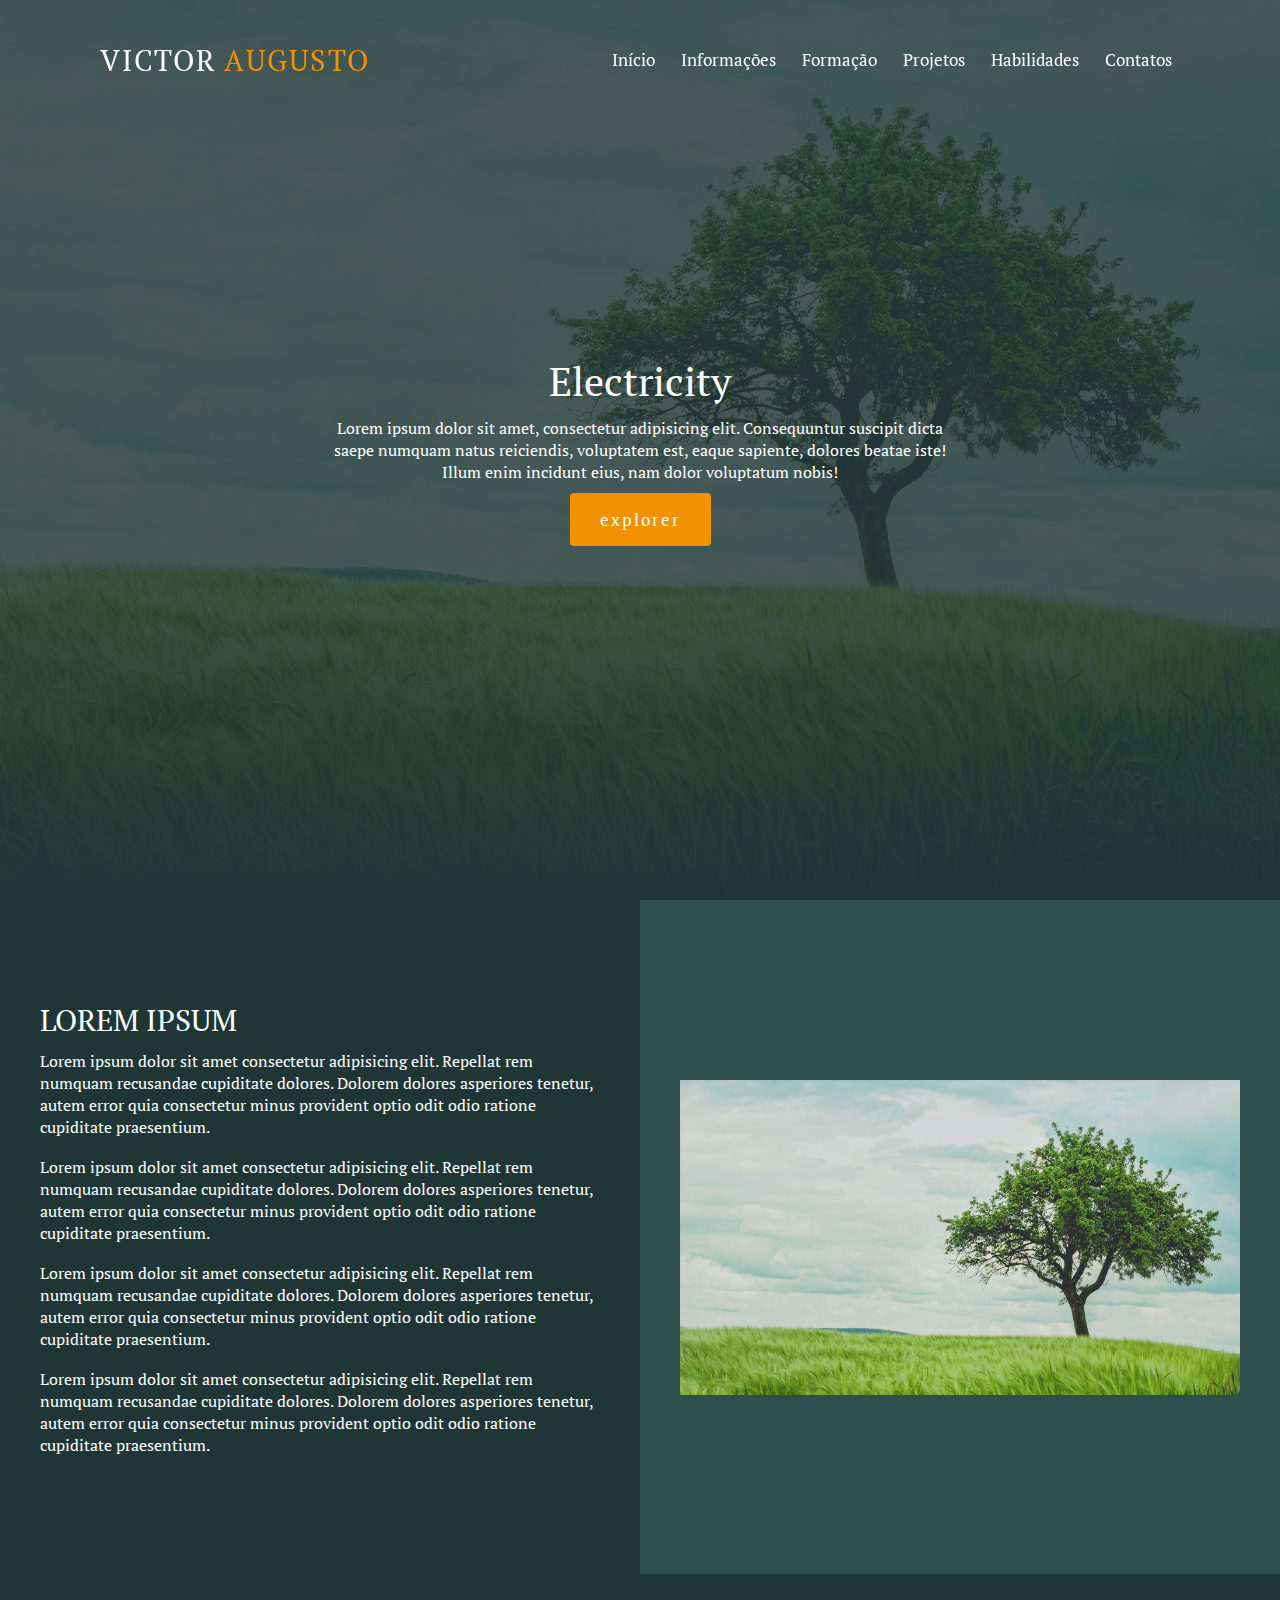
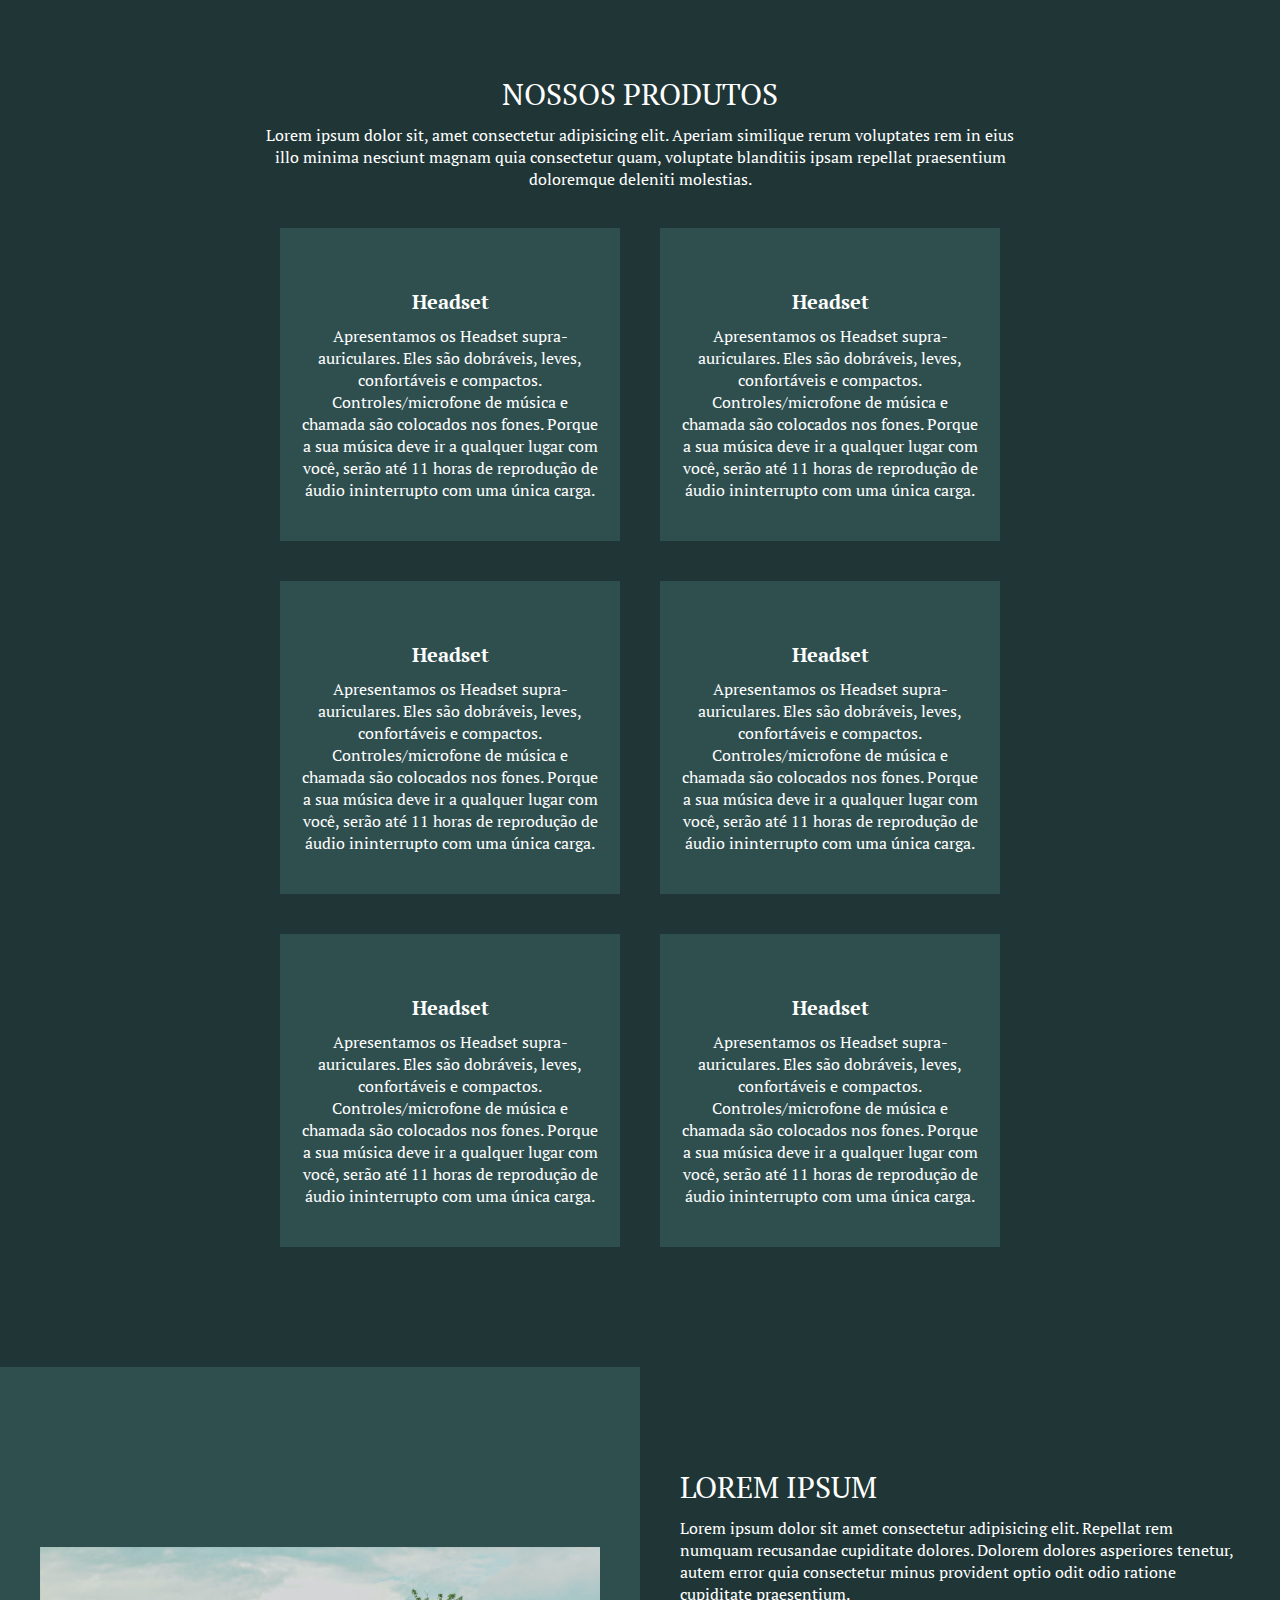
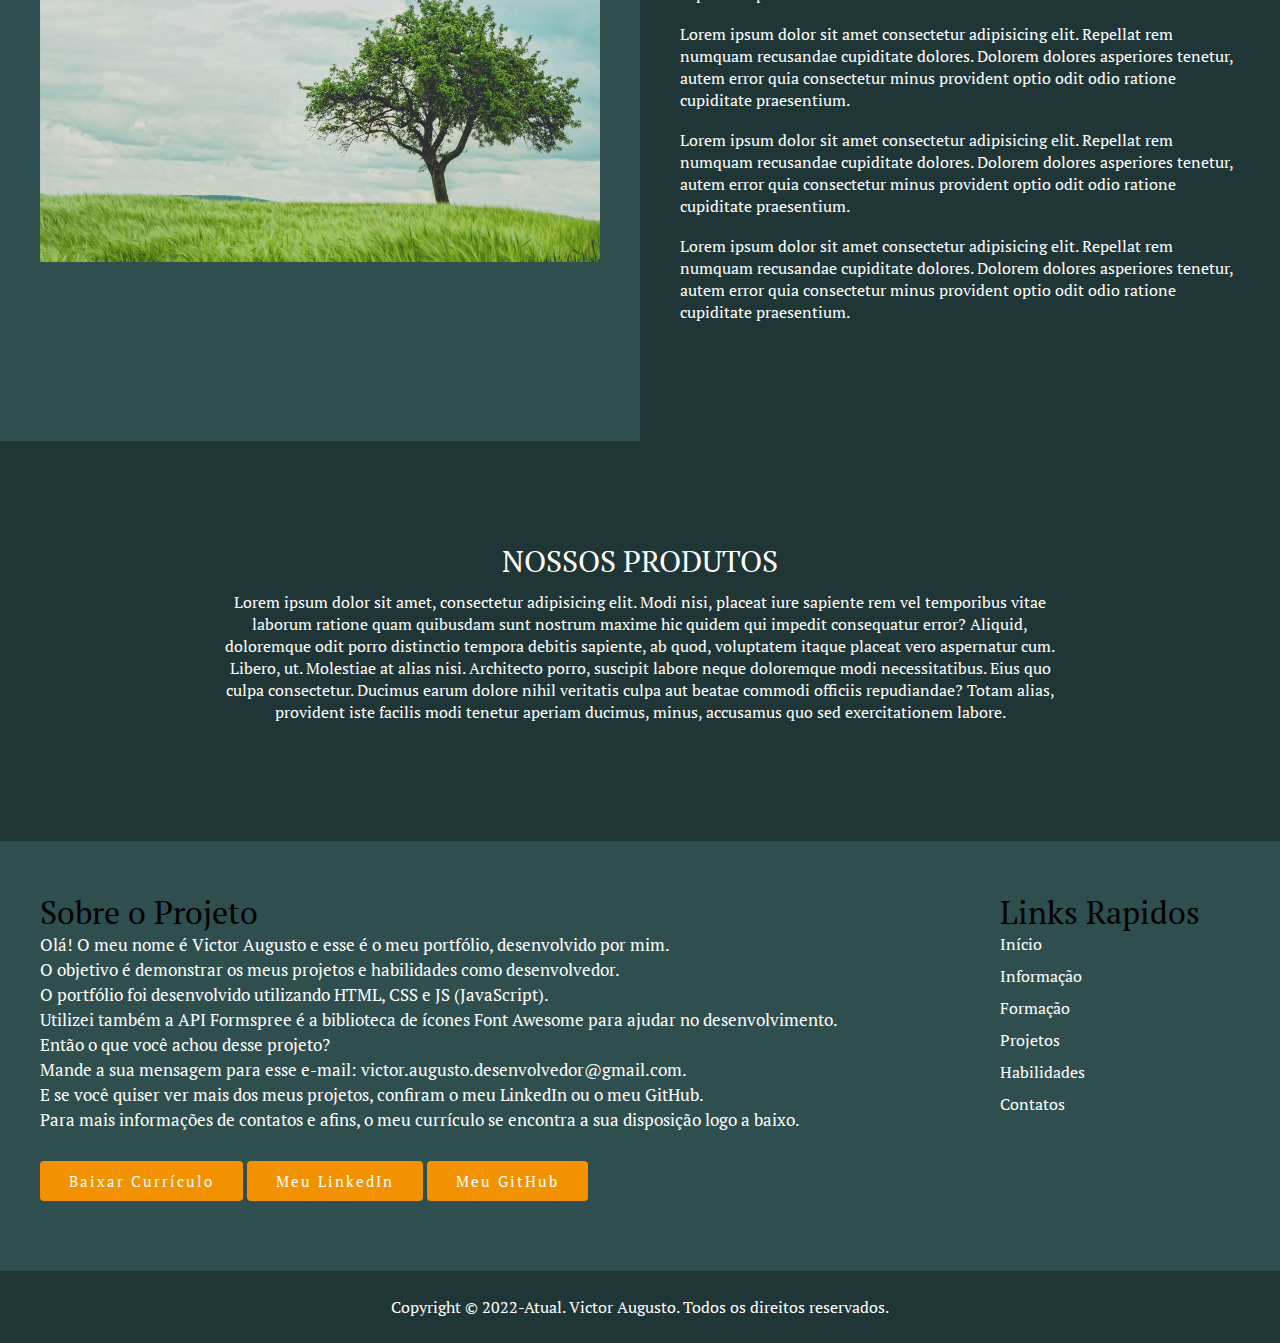
==== src/page/electricity.html @ 80df2b3c "Initial commit" ====
<!DOCTYPE html>
<html lang="pt-br">

<head>
    <meta charset="UTF-8">
    <meta http-equiv="X-UA-Compatible" content="IE=edge">
    <meta name="viewport" content="width=device-width, initial-scale=1.0">
    <title> Victor Augusto | Portfólio </title>
    <link rel="shortcut icon" href="src/img/base/icone.png">
    <link rel="stylesheet" href="../css/style.css">
    <link rel="stylesheet" href="../css/sustainability.css">
</head>

<body>





    <header>
        <a href="index.html" class="logo"> Victor <span> Augusto </span> </a>
        <div class="toggle" onclick="toggleMenu();">
            <span></span>
            <span></span>
            <span></span>
        </div>

        <ul class="menu">
            <li> <a href="#introduction" onclick="efeitoMenu();"> Início </a> </li>
            <li> <a href="#information" onclick="efeitoMenu();"> Informações </a> </li>
            <li> <a href="#formation" onclick="efeitoMenu();"> Formação </a> </li>
            <li> <a href="#projects" onclick="efeitoMenu();"> Projetos </a> </li>
            <li> <a href="#skills" onclick="efeitoMenu();"> Habilidades </a> </li>
            <li> <a href="#contact" onclick="efeitoMenu();"> Contatos </a> </li>
        </ul>
    </header>



    <section class="introduction" id="introduction">
        <div class="fieldText">
            <div>
                <h1> Electricity</h1>
                <p>Lorem ipsum dolor sit amet, consectetur adipisicing elit. Consequuntur suscipit dicta saepe numquam
                    natus
                    reiciendis, voluptatem est, eaque sapiente, dolores beatae iste! Illum enim incidunt eius, nam dolor
                    voluptatum nobis!</p>
                <a href="#aboutText">explorer</a>
            </div>
        </div>



        <div class="fieldIMG">
            <img src="../img/index/bg.jpg">
        </div>
    </section>

















    <section class="aboutText" id="aboutText">
        <div class="container">
            <div class="textField">
                <h1>Lorem ipsum </h1>
                <p>Lorem ipsum dolor sit amet consectetur adipisicing elit. Repellat rem numquam recusandae cupiditate
                    dolores. Dolorem dolores asperiores tenetur, autem error quia consectetur minus provident optio odit
                    odio ratione cupiditate praesentium.</p>

                <p>Lorem ipsum dolor sit amet consectetur adipisicing elit. Repellat rem numquam recusandae cupiditate
                    dolores. Dolorem dolores asperiores tenetur, autem error quia consectetur minus provident optio odit
                    odio ratione cupiditate praesentium.</p>

                <p>Lorem ipsum dolor sit amet consectetur adipisicing elit. Repellat rem numquam recusandae cupiditate
                    dolores. Dolorem dolores asperiores tenetur, autem error quia consectetur minus provident optio odit
                    odio ratione cupiditate praesentium.</p>

                <p>Lorem ipsum dolor sit amet consectetur adipisicing elit. Repellat rem numquam recusandae cupiditate
                    dolores. Dolorem dolores asperiores tenetur, autem error quia consectetur minus provident optio odit
                    odio ratione cupiditate praesentium.</p>
            </div>

            <div class="complementField">
                <div class="fieldIMG">
                    <img src="../img/index/bg1.png">
                </div>
            </div>
        </div>
    </section>









    <section class="services">
        <div class="title">
            <h2>Nossos produtos</h2>
            <p> Lorem ipsum dolor sit, amet consectetur adipisicing elit. Aperiam
                similique rerum voluptates rem in eius illo minima nesciunt magnam
                quia consectetur quam, voluptate blanditiis ipsam repellat praesentium
                doloremque deleniti molestias. </p>
        </div>

        <div class="content">
            <div class="contentServices">
                <i class="fas fa-headphones"></i>
                <h2>Headset</h2>
                <p> Apresentamos os Headset supra-auriculares. Eles são dobráveis, leves, confortáveis e compactos.
                    Controles/microfone de música e chamada são colocados nos fones. Porque a sua música deve ir a
                    qualquer lugar com você, serão até 11 horas de reprodução de áudio ininterrupto com uma única carga.
                </p>
            </div>

            <div class="contentServices">
                <i class="fas fa-headphones"></i>
                <h2>Headset</h2>
                <p> Apresentamos os Headset supra-auriculares. Eles são dobráveis, leves, confortáveis e compactos.
                    Controles/microfone de música e chamada são colocados nos fones. Porque a sua música deve ir a
                    qualquer lugar com você, serão até 11 horas de reprodução de áudio ininterrupto com uma única carga.
                </p>
            </div>

            <div class="contentServices">
                <i class="fas fa-headphones"></i>
                <h2>Headset</h2>
                <p> Apresentamos os Headset supra-auriculares. Eles são dobráveis, leves, confortáveis e compactos.
                    Controles/microfone de música e chamada são colocados nos fones. Porque a sua música deve ir a
                    qualquer lugar com você, serão até 11 horas de reprodução de áudio ininterrupto com uma única carga.
                </p>
            </div>

            <div class="contentServices">
                <i class="fas fa-headphones"></i>
                <h2>Headset</h2>
                <p> Apresentamos os Headset supra-auriculares. Eles são dobráveis, leves, confortáveis e compactos.
                    Controles/microfone de música e chamada são colocados nos fones. Porque a sua música deve ir a
                    qualquer lugar com você, serão até 11 horas de reprodução de áudio ininterrupto com uma única carga.
                </p>
            </div>

            <div class="contentServices">
                <i class="fas fa-headphones"></i>
                <h2>Headset</h2>
                <p> Apresentamos os Headset supra-auriculares. Eles são dobráveis, leves, confortáveis e compactos.
                    Controles/microfone de música e chamada são colocados nos fones. Porque a sua música deve ir a
                    qualquer lugar com você, serão até 11 horas de reprodução de áudio ininterrupto com uma única carga.
                </p>
            </div>

            <div class="contentServices">
                <i class="fas fa-headphones"></i>
                <h2>Headset</h2>
                <p> Apresentamos os Headset supra-auriculares. Eles são dobráveis, leves, confortáveis e compactos.
                    Controles/microfone de música e chamada são colocados nos fones. Porque a sua música deve ir a
                    qualquer lugar com você, serão até 11 horas de reprodução de áudio ininterrupto com uma única carga.
                </p>
            </div>
        </div>
    </section>





    <section class="aboutText" id="aboutText">
        <div class="container">
            <div class="complementField">
                <div class="fieldIMG">
                    <img src="../img/index/bg1.png">
                </div>
            </div>


            <div class="textField">
                <h1>Lorem ipsum </h1>
                <p>Lorem ipsum dolor sit amet consectetur adipisicing elit. Repellat rem numquam recusandae cupiditate
                    dolores. Dolorem dolores asperiores tenetur, autem error quia consectetur minus provident optio odit
                    odio ratione cupiditate praesentium.</p>

                <p>Lorem ipsum dolor sit amet consectetur adipisicing elit. Repellat rem numquam recusandae cupiditate
                    dolores. Dolorem dolores asperiores tenetur, autem error quia consectetur minus provident optio odit
                    odio ratione cupiditate praesentium.</p>

                <p>Lorem ipsum dolor sit amet consectetur adipisicing elit. Repellat rem numquam recusandae cupiditate
                    dolores. Dolorem dolores asperiores tenetur, autem error quia consectetur minus provident optio odit
                    odio ratione cupiditate praesentium.</p>

                <p>Lorem ipsum dolor sit amet consectetur adipisicing elit. Repellat rem numquam recusandae cupiditate
                    dolores. Dolorem dolores asperiores tenetur, autem error quia consectetur minus provident optio odit
                    odio ratione cupiditate praesentium.</p>
            </div>
        </div>
    </section>

    <section class="latestInformation" id="latest information">
        <div class="container">
            <div class="title">
                <h2>Nossos produtos</h2>
                <p> Lorem ipsum dolor sit amet, consectetur adipisicing elit. Modi nisi, placeat iure sapiente rem vel
                    temporibus vitae laborum ratione quam quibusdam sunt nostrum maxime hic quidem qui impedit
                    consequatur error?
                    Aliquid, doloremque odit porro distinctio tempora debitis sapiente, ab quod, voluptatem itaque
                    placeat vero aspernatur cum. Libero, ut. Molestiae at alias nisi. Architecto porro, suscipit labore
                    neque doloremque modi necessitatibus.
                    Eius quo culpa consectetur. Ducimus earum dolore nihil veritatis culpa aut beatae commodi officiis
                    repudiandae? Totam alias, provident iste facilis modi tenetur aperiam ducimus, minus, accusamus quo
                    sed exercitationem labore.</p>
            </div>
        </div>
    </section>


    <footer class="footer">
        <div class="container">
            <div class="about">
                <div class="titleField">
                    <h1> Sobre <span> o Projeto </span></h1>
                </div>
                <p> Olá! O meu nome é Victor Augusto e esse é o meu portfólio, desenvolvido por mim.</p>
                <p> O objetivo é demonstrar os meus projetos e habilidades como desenvolvedor. </p>
                <p> O portfólio foi desenvolvido utilizando HTML, CSS e JS (JavaScript). </p>
                <p> Utilizei também a API Formspree é a biblioteca de ícones Font Awesome para ajudar no
                    desenvolvimento.</p>
                <p> Então o que você achou desse projeto? </p>
                <p> Mande a sua mensagem para esse e-mail: victor.augusto.desenvolvedor@gmail.com. </p>
                <p> E se você quiser ver mais dos meus projetos, confiram o meu LinkedIn ou o meu GitHub. </p>
                <p> Para mais informações de contatos e afins, o meu currículo se encontra a sua disposição logo a
                    baixo.
                </p>

                <div class="fieldBTN">
                    <a href="https://github.com/VictorAugustoRodriguesGomes/VictorAugustoRodriguesGomes/blob/main/src/doc/Victor%20Augusto%20Rodrigues%20Gomes%20-%20curr%C3%ADculo.pdf"
                        target="_blank" rel="noopener noreferrer" class="btn">Baixar Currículo</a>

                    <a href="https://www.linkedin.com/in/victor-augusto-desenvolvedor/" target="_blank"
                        rel="noopener noreferrer" class="btn"> Meu LinkedIn </a>

                    <a href="https://github.com/VictorAugustoRodriguesGomes" target="_blank" rel="noopener noreferrer"
                        class="btn"> Meu GitHub </a>
                </div>
            </div>

            <div class="links">
                <div class="titleField">
                    <h1> Links <span> Rapidos </span></h1>
                </div>
                <ul>
                    <li> <a href="#introduction"> Início </a> </li>
                    <li> <a href="#information"> Informação </a> </li>
                    <li> <a href="#formation"> Formação </a> </li>
                    <li> <a href="#projects"> Projetos </a> </li>
                    <li> <a href="#skills"> Habilidades </a> </li>
                    <li> <a href="#contact"> Contatos </a> </li>
                </ul>
            </div>
        </div>
    </footer>

    <div class="copyrightText">
        <p>Copyright © 2022-Atual. Victor Augusto. Todos os direitos reservados.</p>
    </div>

    <script type="text/javascript" src="../js/app.js"> </script>
    <script type="text/javascript" src="../js/sustainability.js"> </script>
</body>

</html>
---- src/css/style.css ----
@import url('https://fonts.googleapis.com/css2?family=PT+Serif:wght@400;700&display=swap');

* {
    margin: 0;
    padding: 0;
    box-sizing: border-box;
    scroll-behavior: smooth;
    font-family: 'PT Serif', serif;
    font-weight: 400;
}

header {
    position: fixed;
    top: 0;
    left: 0;
    width: 100%;
    padding: 40px 100px;
    z-index: 1000;
    display: flex;
    justify-content: space-between;
    align-items: center;
    transition: 0.5s;
}

header.sticky {
    background: #ffffff;
    padding: 20px 40px;
    box-shadow: 0 5px 20px rgba(0, 0, 0, 0.8);
}

header .logo {
    color: #ffffff;
    font-size: 29px;
    text-transform: uppercase;
    text-decoration: none;
    font-weight: 500;
    letter-spacing: 2px;
}

header .logo span {
    color: #f29200;
    font-weight: 500;
}

header.sticky .logo {
    color: #111111;
}

header ul {
    position: relative;
    display: flex;
}

header ul li {
    position: relative;
    list-style: none;
}

header ul li a {
    position: relative;
    display: inline-block;
    margin-left: 10px;
    color: #ffffff;
    text-decoration: none;
    font-size: 17px;
    font-weight: 500;
    padding: 8px;
    transition: 0.5s;
}

header ul li a:hover,
header ul li a.active {
    background: #f29200;
    border-radius: 3px;
    color: #ffffff;
}

header.sticky ul li a:hover,
header.sticky ul li a.active {
    color: #ffffff;
}

header.sticky ul li a {
    color: #111111;
}

@media (max-width: 991px) {

    header,
    header.sticky {
        padding: 20px;
        z-index: 1000;
    }

    .menu {
        position: fixed;
        top: 0px;
        left: -100%;
        display: block;
        padding: 150px 50px;
        text-align: center;
        width: 100%;
        height: 100vh;
        background: #ffffff;
        transition: 0.5s;
        z-index: 999;
        border-top: 1px solid rgba(0, 0, 0, 0.2);
    }

    .menu.active {
        left: 0;
    }

    header ul li a {
        color: #111111;
        font-size: 20px;
        margin: 10px;
    }

    header ul li:hover a:hover,
    header ul li.active a {
        color: #ffffff;
    }

    header .logo {
        font-weight: 500;
    }

    .toggle {
        position: relative;
        width: 53px;
        height: 50px;
        background: #ffffff;
        box-shadow: 0 10px 20px rgba(0, 0, 0, 0.17);
        border-radius: 10px;
        display: flex;
        justify-content: center;
        align-items: center;
        cursor: pointer;
        overflow: hidden;
        z-index: 1001;
    }

    .toggle span {
        position: absolute;
        width: 35px;
        height: 4px;
        background: #f29200;
        border-radius: 4px;
        transition: 0.5s;
        left: 8px;
    }

    .toggle span:nth-child(1) {
        transform: translateY(-14px);
        width: 25px;
        left: 8px;
    }

    .toggle span:nth-child(2) {
        transform: translateY(14px);
        width: 15px;
        left: 8px;
    }

    .toggle.active span:nth-child(1) {
        width: 40px;
        transform: translateY(0px) rotate(45deg);
        transition-delay: 0.125s;
        left: 5px;
    }

    .toggle.active span:nth-child(2) {
        width: 40px;
        transform: translateY(0px) rotate(315deg);
        transition-delay: 0.25s;
        left: 5px;
    }

    .toggle.active span:nth-child(3) {
        transform: translateX(60px);
    }
}

@media only screen and (min-device-width: 480px) and (max-device-width: 767px) {
    .menu {
        width: 100%;
        padding: 50px 0;
        overflow-y: scroll;
    }

    .menu::-webkit-scrollbar {
        display: none;
    }
}



footer {
    position: relative;
    width: 100%;
    height: auto;
    padding: 50px 40px;
    background: #2f4f4f;
    display: flex;
    justify-content: space-between;
    flex-wrap: wrap;
    z-index: 5;
    flex: none;
    flex-direction: column;
    overflow: hidden;
}

footer .container {
    display: flex;
}

footer .container .about {
    width: 80%;
}

footer .container .fieldBTN {
    margin-top: 20px;
    margin-bottom: 20px;
}

footer .fieldBTN .btn {
    background: #f29200;
    color: #ffffff;
    padding: 10px 29px;
    display: inline-block;
    text-decoration: none;
    font-weight: 500;
    letter-spacing: 2px;
    margin-bottom: 0px;
    border-radius: 4px;
    cursor: pointer;
    margin-top: 10px;
    transition: 0.5s;
    font-size: 15px;
}

footer .fieldBTN .btn:hover {
    letter-spacing: 5px;
}

footer .container h2 {
    position: relative;
    color: #ffffff;
    font-size: 22px;
    font-weight: 600;
    letter-spacing: 1px;
    text-transform: capitalize;
    margin-bottom: 30px;
}

footer .container h2::before {
    content: "";
    position: absolute;
    bottom: -5px;
    left: 0;
    width: 50px;
    height: 2px;
    background: #f29200;
}

footer p {
    position: relative;
    font-size: 17px;
    font-weight: 400;
    margin-bottom: 2px;
    color: #ffffff;
}

footer .container .links {
    position: relative;
    width: 20%;
}

footer .container .links ul li {
    list-style: none;
}

footer .container .links ul li a {
    color: #ffffff;
    text-decoration: none;
    margin-bottom: 10px;
    display: inline-block;
    transition: 0.5s;
}

footer .container .links ul li a:hover {
    color: #f29200;
}

.copyrightText {
    width: 100%;
    background: #203636;
    padding: 25px 100px;
    text-align: center;
    color: #ffffff;
    font-size: 16px;
    font-weight: 400;
    z-index: 6;
    position: relative;
    display: flex;
    flex-wrap: wrap;
    flex: none;
    flex-direction: column;
    overflow: hidden;
}

@media (max-width: 991px) {
    footer {
        padding: 50px 20px 10px 20px;
    }

    footer .container {
        display: block;
    }

    footer .container .about {
        width: 100%;
    }

    footer .container .links {
        display: none;
    }

    .copyrightText {
        padding: 25px 25px 25px 25px;
    }
}

@media only screen and (min-width: 0px) and (max-width: 767px) {
    .footer {
        padding: 30px 20px 10px 20px;
    }

    footer .container .fieldBTN {
        display: grid;
    }

    footer .container .fieldBTN .btn {
        text-align: center;
    }

    footer .container .fieldBTN .btn:hover {
        letter-spacing: 4px;
    }

    .copyrightText {
        padding: 25px 25px 25px 25px;
    }
}

@media only screen and (min-device-width: 480px) and (max-device-width: 767px) {
    footer .container .fieldBTN .btn {
        margin-top: 10px;
    }
}
---- src/css/sustainability.css ----
.introduction {
    width: 100%;
    height: 100vh;
    background: #003600;
    position: relative;
}

.introduction::before {
    content: '';
    position: absolute;
    height: 300px;
    width: 100%;
    bottom: 0;
    left: 0;
    z-index: 12;
    background: linear-gradient(to top, #203636, transparent);
}

.introduction .fieldText {
    width: 100%;
    height: 100%;
    position: absolute;
    z-index: 5;
    display: flex;
    align-items: center;
    text-align: center;
    padding: 0 25%;
    transition: 0.5s all ease-in-out;
}

.introduction.sticky .fieldText {
    padding: 0 15%;
}

.introduction .fieldText h1 {
    color: #ffffff;
    font-size: 40px;
    font-weight: 400;
    margin-bottom: 10px;
}

.introduction .fieldText p {
    color: #ffffff;
    font-size: 16px;
    margin-top: 5px;
    font-weight: 300;
}

.introduction .fieldText a {
    background: #f29200;
    color: #ffffff;
    padding: 15px 30px;
    display: inline-block;
    text-decoration: none;
    font-weight: 500;
    letter-spacing: 2px;
    margin-bottom: 0px;
    border-radius: 4px;
    cursor: pointer;
    transition: 0.5s;
    font-size: 17px;
    text-align: center;
    margin-top: 10px;
}

.introduction .fieldText a:hover {
    letter-spacing: 4px;
    background: #f29200;
}

.introduction .fieldIMG {
    width: 100%;
    height: 100%;
    position: relative;
}

.introduction .fieldIMG::before {
    content: '';
    top: 0;
    width: 100%;
    height: 100%;
    z-index: 3;
    position: absolute;
    /* background: #000000; */
    background: #203636c9;
}

.introduction .fieldIMG img {
    width: 100%;
    height: 100%;
    object-fit: cover;
    position: absolute;
}
































.aboutText {
    width: 100%;
    /* min-height: 100vh; */
    position: relative;
}

.aboutText .container {
    width: 100%;
    height: 100%;
    display: flex;
    /* padding: 0px 40px; */
}

.aboutText .container .textField {
    width: 50%;
    height: auto;
    padding: 100px 40px;
    background-color: #203636;
}

.aboutText .container .textField h1 {
    font-size: 30px;
    font-weight: 300;
    color: #ffffff;
    margin-bottom: 10px;
    text-transform: uppercase;
}

.aboutText .container .textField p {
    margin-bottom: 18px;
    color: #ffffff;
    font-size: 16px;
    margin-top: 5px;
    font-weight: 300;
}


.aboutText .container .complementField {
    width: 50%;
    height: auto;
    padding: 100px 40px;
    background-color: #2f4f4f;
}

.aboutText .container .complementField .fieldIMG {
    width: 100%;
    height: 100%;
    position: relative;
}

.aboutText .container .complementField .fieldIMG img {
    width: 100%;
    height: 100%;
    object-fit: contain;
}


















.services {
    width: 100%;
    min-height: 100vh;
    background: #203636;
    position: relative;
    padding: 100px;
}

.services .content {
    display: flex;
    justify-content: center;
    flex-direction: row;
    flex-wrap: wrap;
}

.services .content .contentServices {
    padding: 40px 20px;
    max-width: 340px;
    margin: 20px;
    transition: 0.5s;
    text-align: center;
    background: #2f4f4f;
}

.services .content .contentServices:hover {
    background: #f29200;
    cursor: pointer;
}

/* .services .content .contentServices i {
    font-size: 80px;
    max-width: 80px;
    transition: 0.5s;
}

.services .content .contentServices:hover i {
    filter: invert(1);
} */

.services .content .contentServices h2 {
    margin-top: 20px;
    margin-bottom: 10px;
    font-size: 20px;
    font-weight: 600;
    transition: 0.5s;
    color: #ffffff;
}

.services .content .contentServices:hover h2 {
    color: #ffffff;
}

.services .content .contentServices p {
    margin: 0;
    transition: 0.5s;
    color: #ffffff
}

.services .content .contentServices:hover p {
    color: #ffffff
}

@media (max-width: 991px) {
    .services {
        padding: 40px;
    }

    .services .content .contentServices {
        padding: 30px;
        min-width: 100%;
        margin: 10px;
    }
}

@media(max-width:760px) {
    .services .content .contentServices {
        max-width: 100%;
        width: 100%;
        margin: 10px 0;
        padding: 10px;
    }
}












.latestInformation{
    width: 100%;
    height: 100%;
    background: #203636;
    position: relative;
}

.latestInformation .container{
    width: 100%;
    height: 100%;
    padding: 100px 40px;
}












.title,
.titleNight {
    width: 100%;
    height: 100%;
    position: relative;
    text-align: center;
    padding: 0 15%;
}

.title h2 {
    font-size: 30px;
    font-weight: 300;
    color: #ffffff;
    margin-bottom: 10px;
    text-transform: uppercase;
}

.title p {
    margin-bottom: 18px;
    color: #ffffff;
    font-size: 16px;
    margin-top: 5px;
    font-weight: 300;
}

.titleNight h2,
.titleNight p {
    color: #f29200;
}
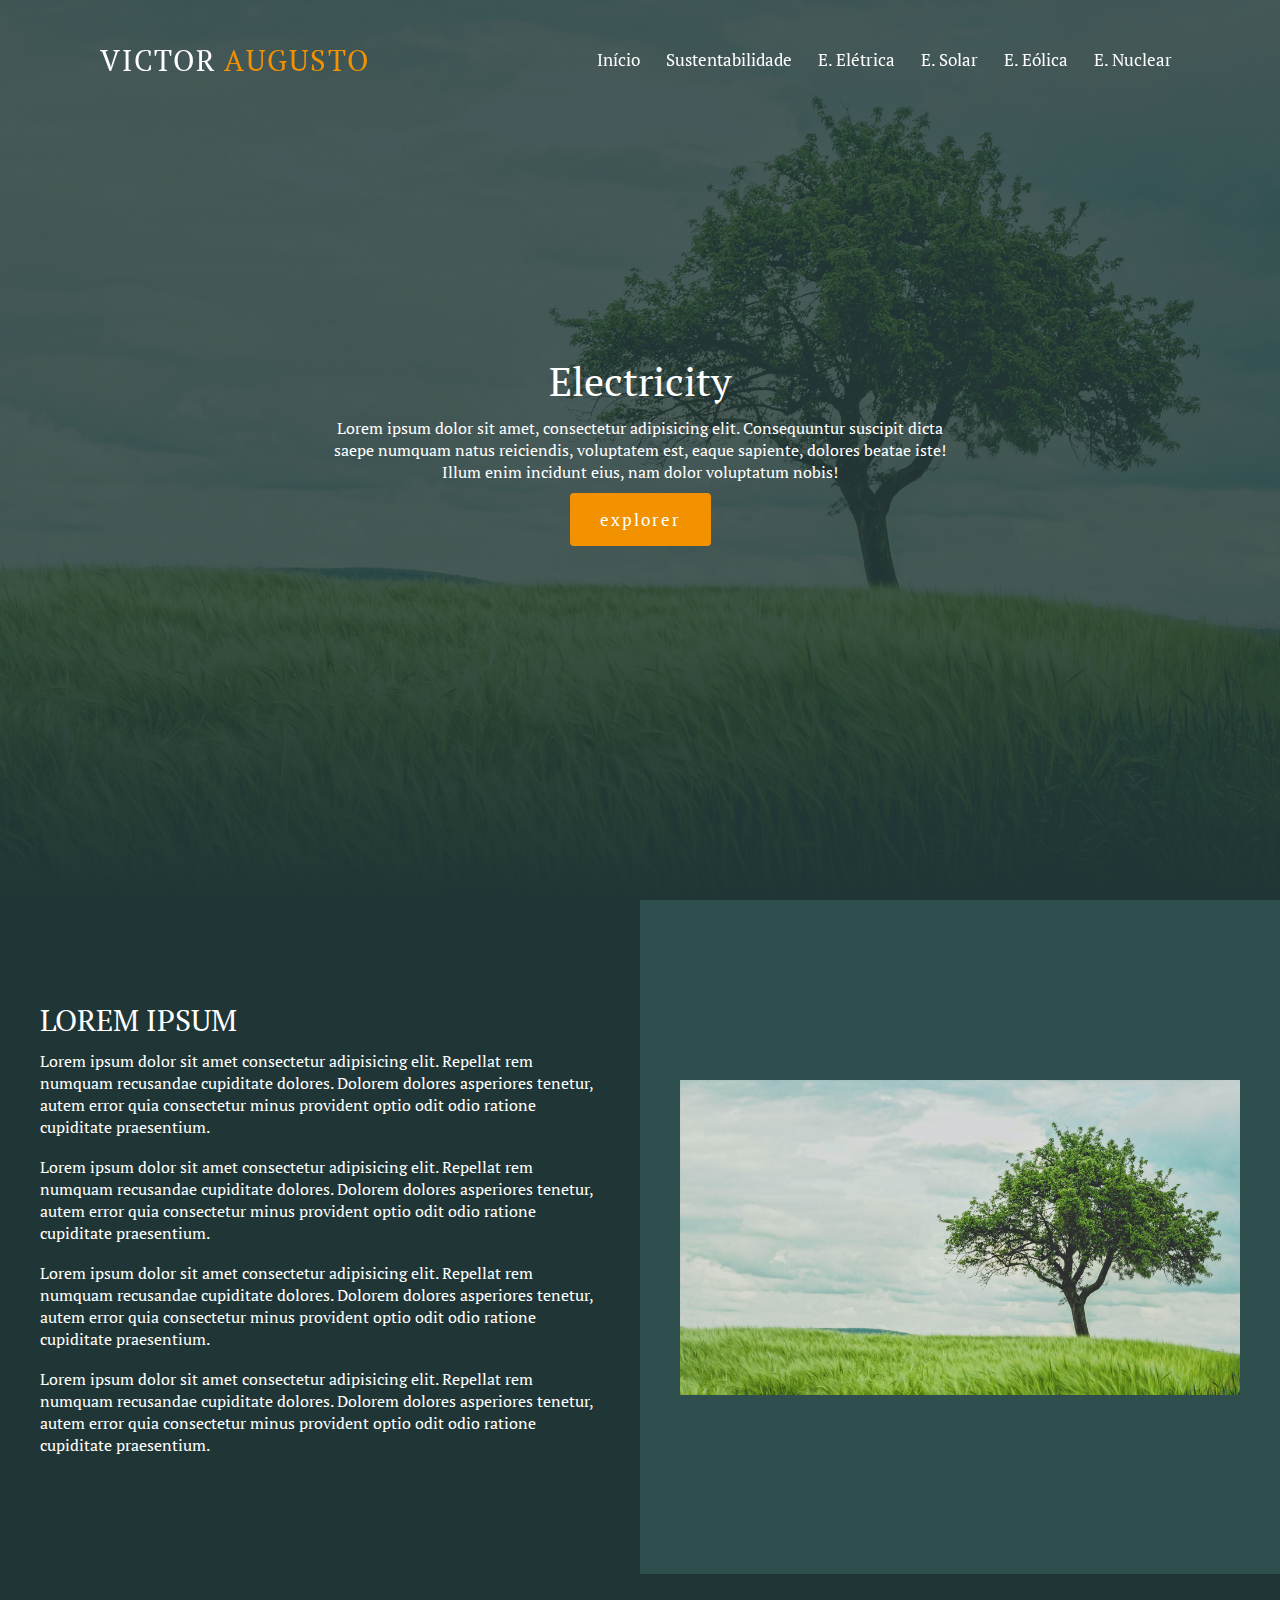
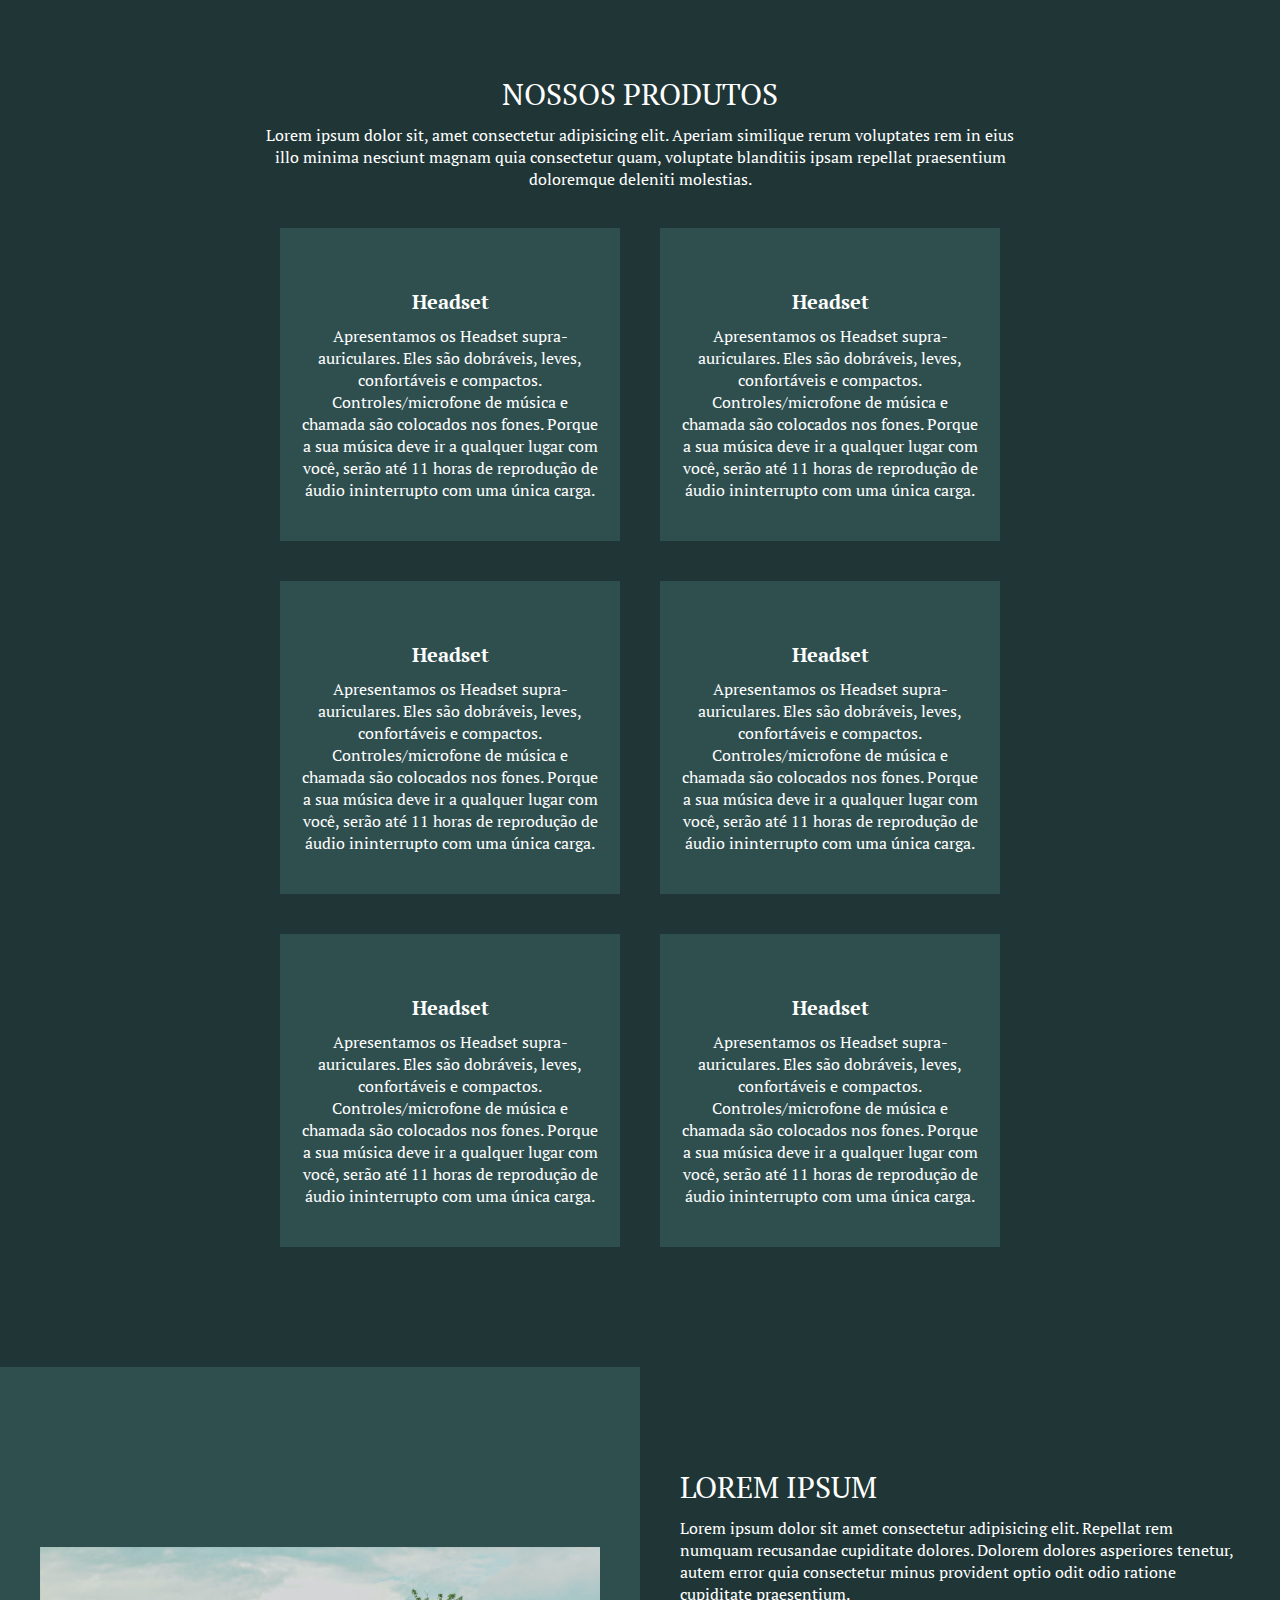
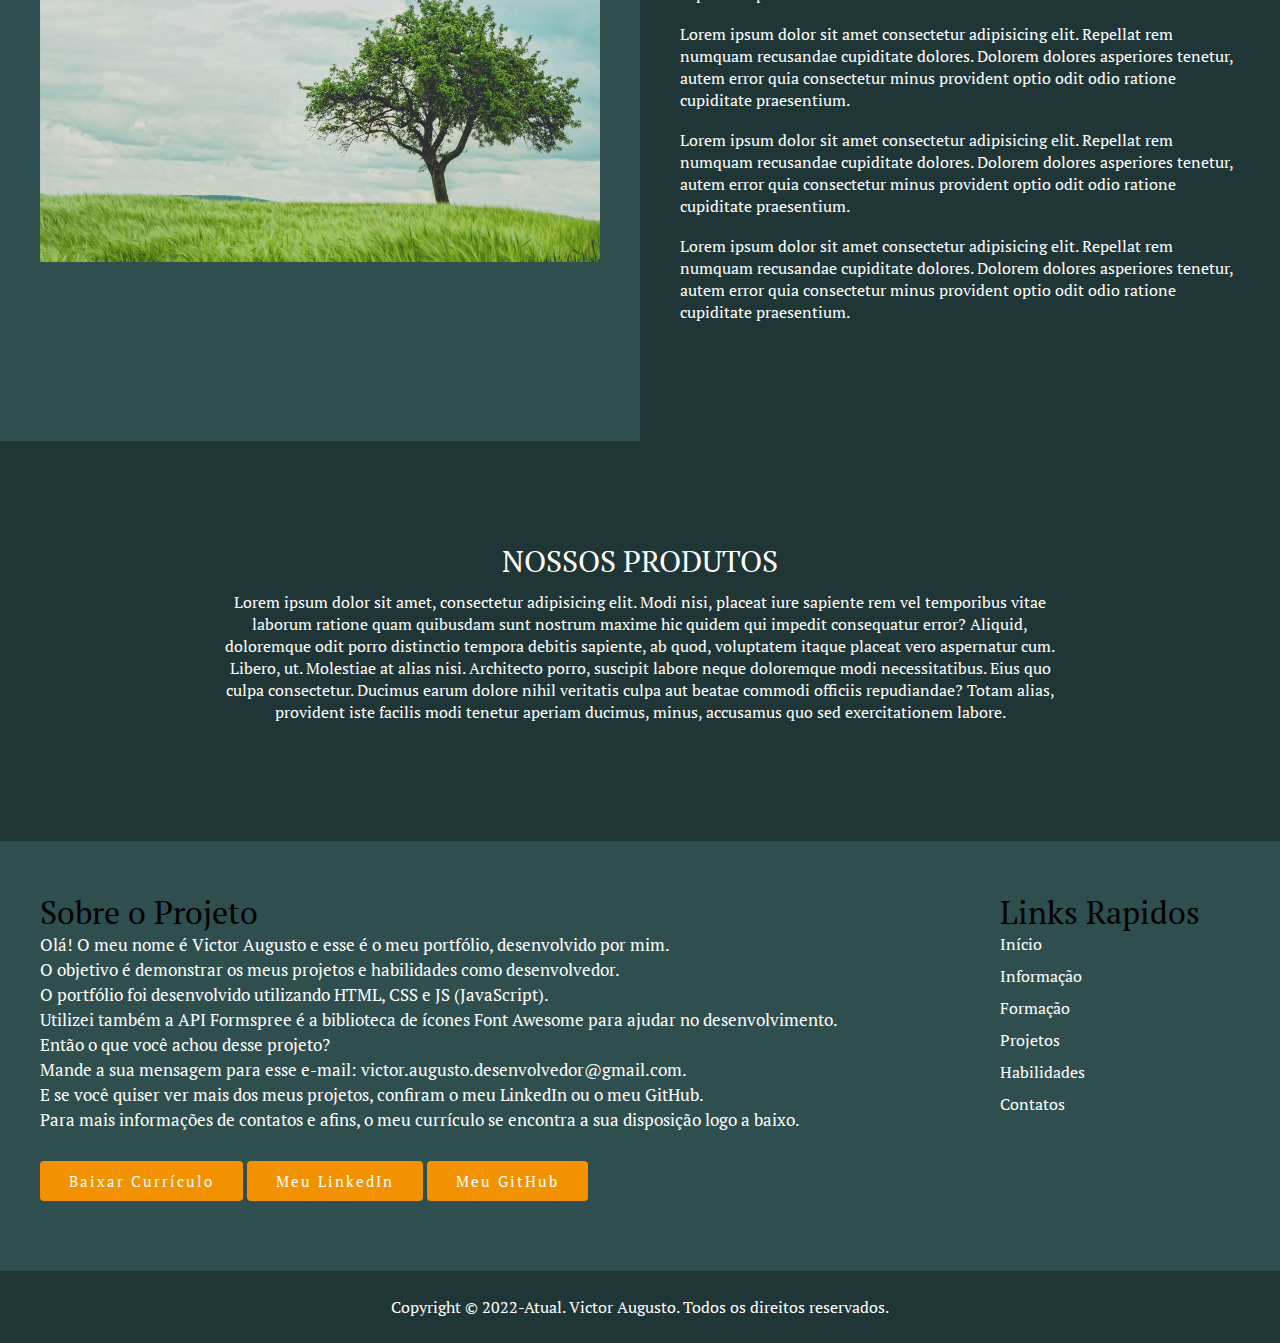
==== commit 9b942851: "Initial commit" ====
--- a/src/page/electricity.html
+++ b/src/page/electricity.html
@@ -18,7 +18,7 @@
 
 
     <header>
-        <a href="index.html" class="logo"> Victor <span> Augusto </span> </a>
+        <a href="../../index.html" class="logo"> Victor <span> Augusto </span> </a>
         <div class="toggle" onclick="toggleMenu();">
             <span></span>
             <span></span>
@@ -26,12 +26,14 @@
         </div>
 
         <ul class="menu">
-            <li> <a href="#introduction" onclick="efeitoMenu();"> Início </a> </li>
-            <li> <a href="#information" onclick="efeitoMenu();"> Informações </a> </li>
-            <li> <a href="#formation" onclick="efeitoMenu();"> Formação </a> </li>
-            <li> <a href="#projects" onclick="efeitoMenu();"> Projetos </a> </li>
-            <li> <a href="#skills" onclick="efeitoMenu();"> Habilidades </a> </li>
-            <li> <a href="#contact" onclick="efeitoMenu();"> Contatos </a> </li>
+
+            <li> <a href="../../index.html" onclick="efeitoMenu();"> Início </a> </li>
+            <li> <a href="sustainability.html" onclick="efeitoMenu();"> Sustentabilidade </a> </li>
+            <li> <a href="electricity.html" onclick="efeitoMenu();"> E. Elétrica </a> </li>
+            <li> <a href="solarEnergy.html" onclick="efeitoMenu();"> E. Solar </a> </li>
+            <li> <a href="windEnergy.html" onclick="efeitoMenu();"> E. Eólica </a> </li>
+            <li> <a href="nuclearEnergy.html" onclick="efeitoMenu();"> E. Nuclear </a> </li>
+
         </ul>
     </header>
 
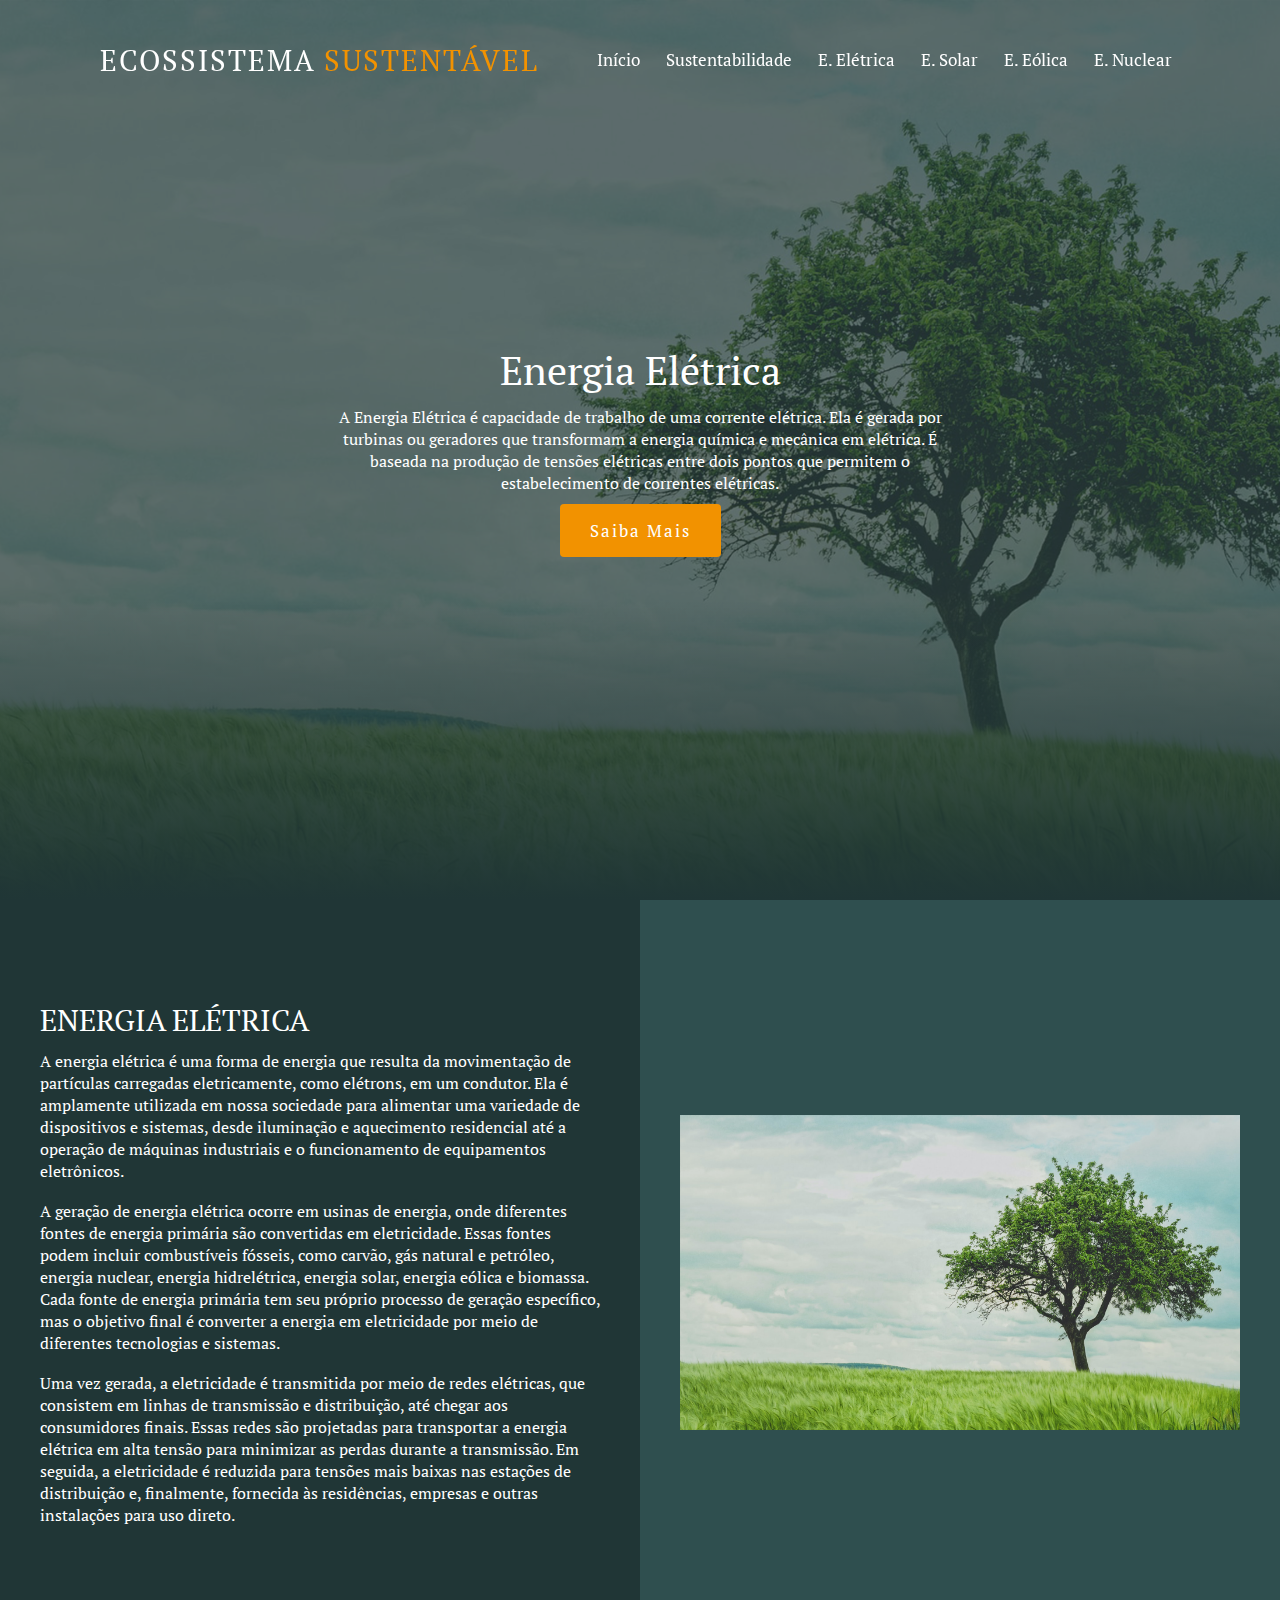
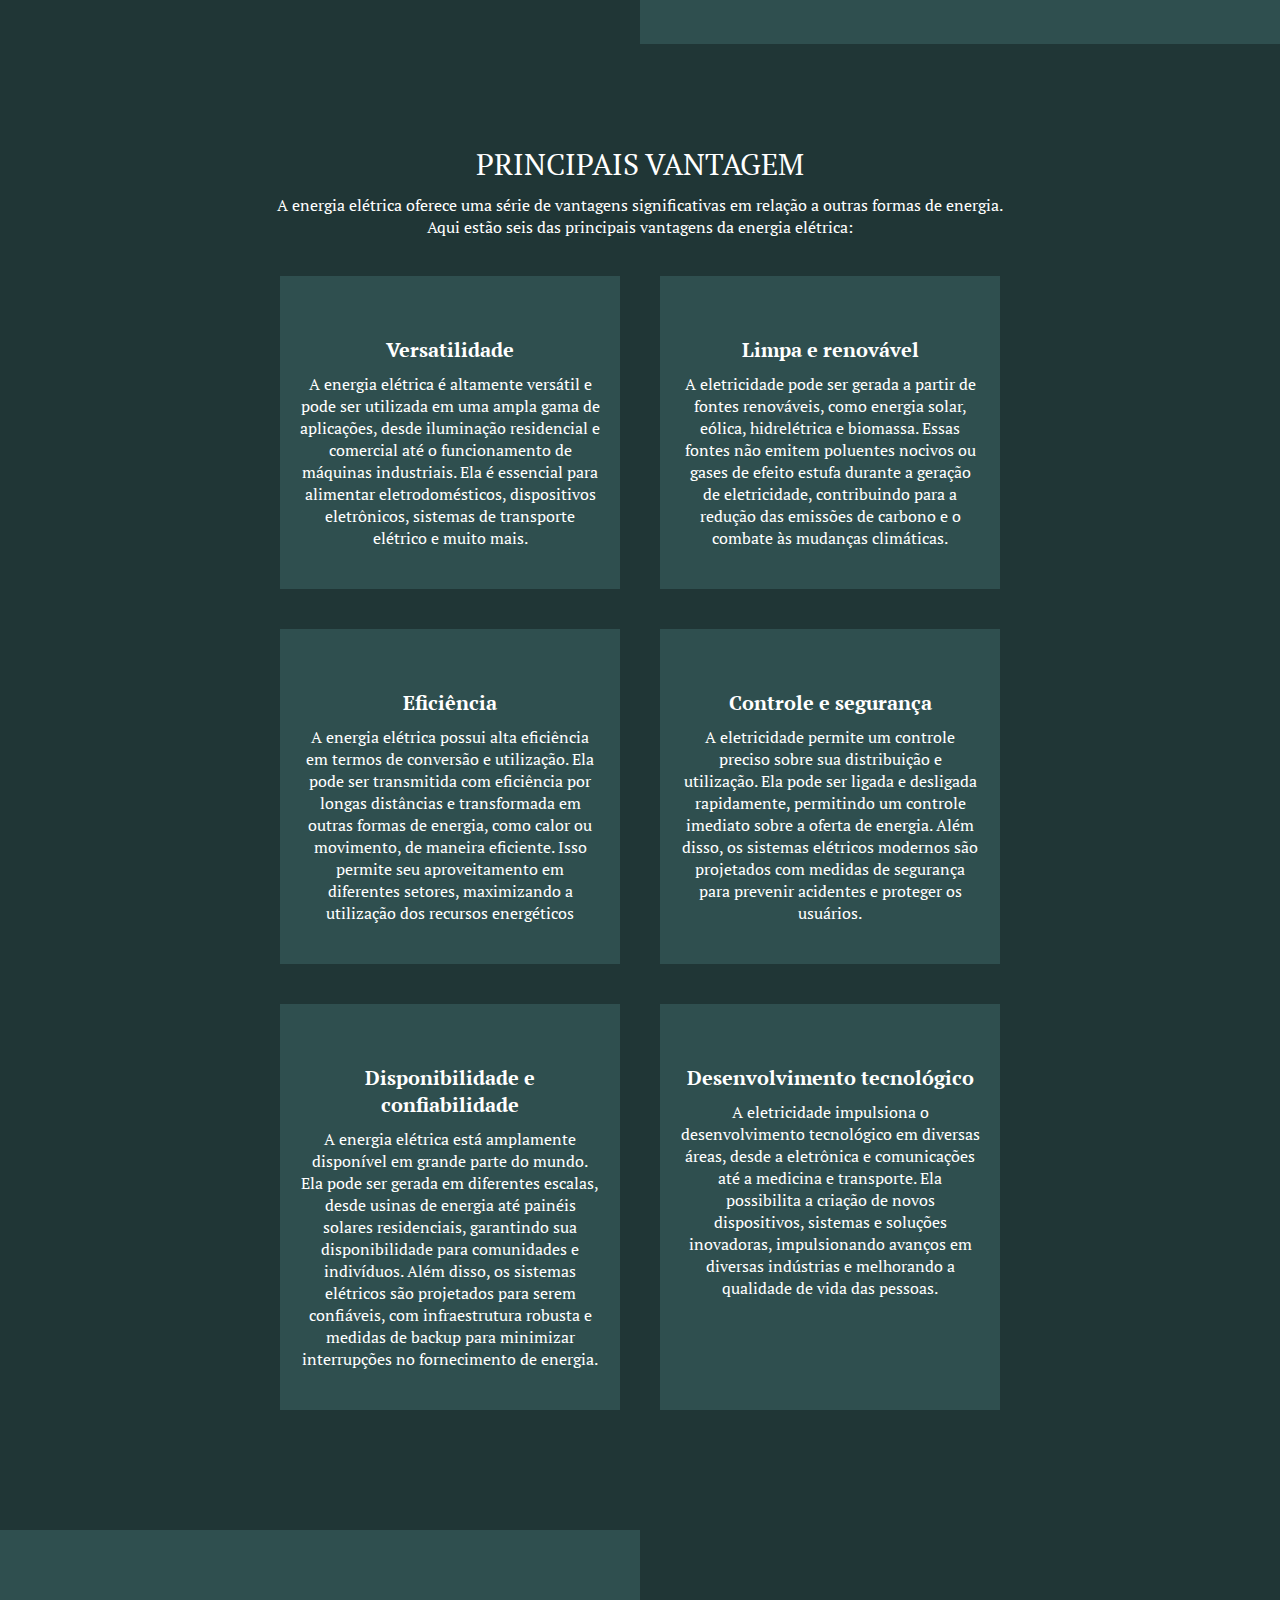
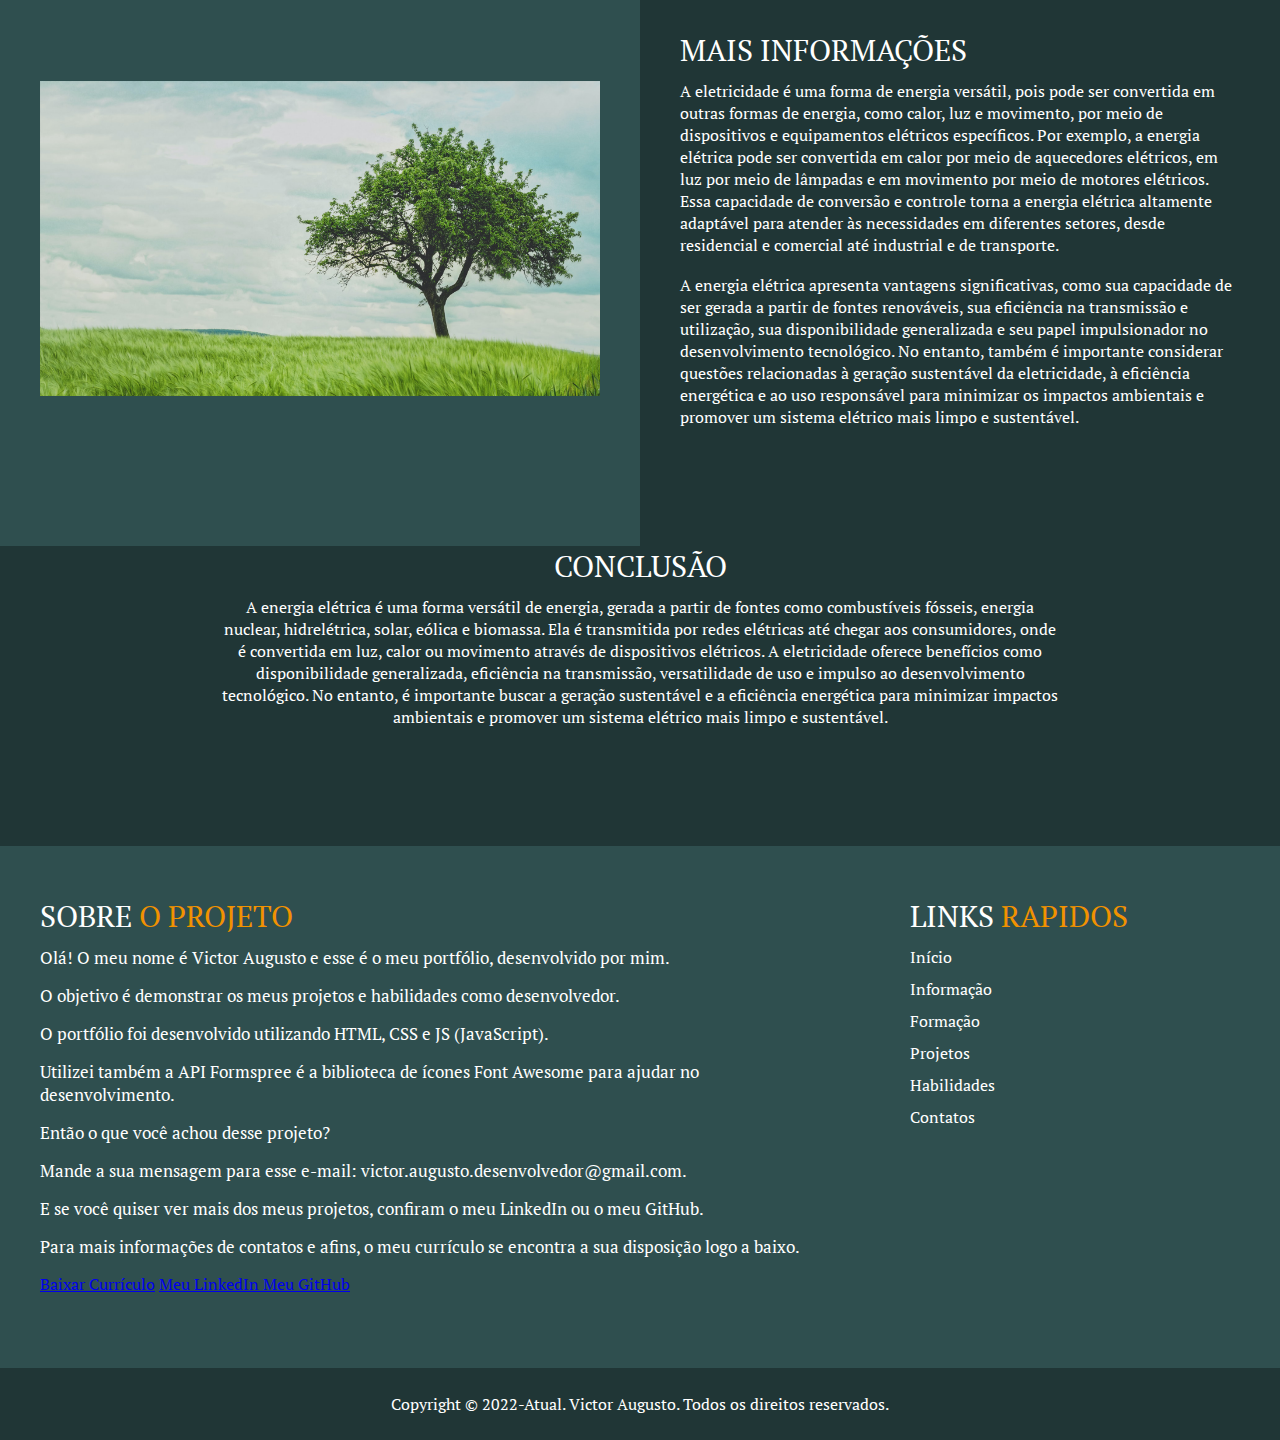
==== commit 0169ba16: "Initial commit" ====
--- a/src/page/electricity.html
+++ b/src/page/electricity.html
@@ -5,20 +5,15 @@
     <meta charset="UTF-8">
     <meta http-equiv="X-UA-Compatible" content="IE=edge">
     <meta name="viewport" content="width=device-width, initial-scale=1.0">
-    <title> Victor Augusto | Portfólio </title>
-    <link rel="shortcut icon" href="src/img/base/icone.png">
+    <title> Ecossistema Sustentável | APS </title>
+    <link rel="shortcut icon" href="../img/base/icone.png">
     <link rel="stylesheet" href="../css/style.css">
     <link rel="stylesheet" href="../css/sustainability.css">
 </head>
 
 <body>
-
-
-
-
-
     <header>
-        <a href="../../index.html" class="logo"> Victor <span> Augusto </span> </a>
+        <a href="../../index.html" class="logo"> Ecossistema <span> Sustentável </span> </a>
         <div class="toggle" onclick="toggleMenu();">
             <span></span>
             <span></span>
@@ -26,73 +21,51 @@
         </div>
 
         <ul class="menu">
-
             <li> <a href="../../index.html" onclick="efeitoMenu();"> Início </a> </li>
             <li> <a href="sustainability.html" onclick="efeitoMenu();"> Sustentabilidade </a> </li>
             <li> <a href="electricity.html" onclick="efeitoMenu();"> E. Elétrica </a> </li>
             <li> <a href="solarEnergy.html" onclick="efeitoMenu();"> E. Solar </a> </li>
             <li> <a href="windEnergy.html" onclick="efeitoMenu();"> E. Eólica </a> </li>
             <li> <a href="nuclearEnergy.html" onclick="efeitoMenu();"> E. Nuclear </a> </li>
-
         </ul>
     </header>
-
-
 
     <section class="introduction" id="introduction">
         <div class="fieldText">
             <div>
-                <h1> Electricity</h1>
-                <p>Lorem ipsum dolor sit amet, consectetur adipisicing elit. Consequuntur suscipit dicta saepe numquam
-                    natus
-                    reiciendis, voluptatem est, eaque sapiente, dolores beatae iste! Illum enim incidunt eius, nam dolor
-                    voluptatum nobis!</p>
-                <a href="#aboutText">explorer</a>
-            </div>
-        </div>
-
-
+                <h1> Energia Elétrica </h1>
+                <p>A Energia Elétrica é capacidade de trabalho de uma corrente elétrica. Ela é gerada por turbinas ou
+                    geradores que transformam a energia química e mecânica em elétrica. É baseada na produção de tensões
+                    elétricas entre dois pontos que permitem o estabelecimento de correntes elétricas.</p>
+                <a href="#aboutText"> Saiba mais </a>
+            </div>
+        </div>
 
         <div class="fieldIMG">
-            <img src="../img/index/bg.jpg">
-        </div>
-    </section>
-
-
-
-
-
-
-
-
-
-
-
-
-
-
-
-
+            <img src="../img/index/bg1.png" alt="img" />
+        </div>
+    </section>
 
     <section class="aboutText" id="aboutText">
         <div class="container">
             <div class="textField">
-                <h1>Lorem ipsum </h1>
-                <p>Lorem ipsum dolor sit amet consectetur adipisicing elit. Repellat rem numquam recusandae cupiditate
-                    dolores. Dolorem dolores asperiores tenetur, autem error quia consectetur minus provident optio odit
-                    odio ratione cupiditate praesentium.</p>
-
-                <p>Lorem ipsum dolor sit amet consectetur adipisicing elit. Repellat rem numquam recusandae cupiditate
-                    dolores. Dolorem dolores asperiores tenetur, autem error quia consectetur minus provident optio odit
-                    odio ratione cupiditate praesentium.</p>
-
-                <p>Lorem ipsum dolor sit amet consectetur adipisicing elit. Repellat rem numquam recusandae cupiditate
-                    dolores. Dolorem dolores asperiores tenetur, autem error quia consectetur minus provident optio odit
-                    odio ratione cupiditate praesentium.</p>
-
-                <p>Lorem ipsum dolor sit amet consectetur adipisicing elit. Repellat rem numquam recusandae cupiditate
-                    dolores. Dolorem dolores asperiores tenetur, autem error quia consectetur minus provident optio odit
-                    odio ratione cupiditate praesentium.</p>
+                <h1>Energia Elétrica </h1>
+                <p>A energia elétrica é uma forma de energia que resulta da movimentação de partículas carregadas
+                    eletricamente, como elétrons, em um condutor. Ela é amplamente utilizada em nossa sociedade para
+                    alimentar uma variedade de dispositivos e sistemas, desde iluminação e aquecimento residencial até a
+                    operação de máquinas industriais e o funcionamento de equipamentos eletrônicos.</p>
+
+                <p>A geração de energia elétrica ocorre em usinas de energia, onde diferentes fontes de energia primária
+                    são convertidas em eletricidade. Essas fontes podem incluir combustíveis fósseis, como carvão, gás
+                    natural e petróleo, energia nuclear, energia hidrelétrica, energia solar, energia eólica e biomassa.
+                    Cada fonte de energia primária tem seu próprio processo de geração específico, mas o objetivo final
+                    é converter a energia em eletricidade por meio de diferentes tecnologias e sistemas.</p>
+
+                <p>Uma vez gerada, a eletricidade é transmitida por meio de redes elétricas, que consistem em linhas de
+                    transmissão e distribuição, até chegar aos consumidores finais. Essas redes são projetadas para
+                    transportar a energia elétrica em alta tensão para minimizar as perdas durante a transmissão. Em
+                    seguida, a eletricidade é reduzida para tensões mais baixas nas estações de distribuição e,
+                    finalmente, fornecida às residências, empresas e outras instalações para uso direto.</p>
             </div>
 
             <div class="complementField">
@@ -103,83 +76,64 @@
         </div>
     </section>
 
-
-
-
-
-
-
-
-
     <section class="services">
         <div class="title">
-            <h2>Nossos produtos</h2>
-            <p> Lorem ipsum dolor sit, amet consectetur adipisicing elit. Aperiam
-                similique rerum voluptates rem in eius illo minima nesciunt magnam
-                quia consectetur quam, voluptate blanditiis ipsam repellat praesentium
-                doloremque deleniti molestias. </p>
+            <h2>principais vantagem</h2>
+            <p> A energia elétrica oferece uma série de vantagens significativas em relação a outras formas de energia.
+                Aqui estão seis das principais vantagens da energia elétrica: </p>
         </div>
 
         <div class="content">
             <div class="contentServices">
-                <i class="fas fa-headphones"></i>
-                <h2>Headset</h2>
-                <p> Apresentamos os Headset supra-auriculares. Eles são dobráveis, leves, confortáveis e compactos.
-                    Controles/microfone de música e chamada são colocados nos fones. Porque a sua música deve ir a
-                    qualquer lugar com você, serão até 11 horas de reprodução de áudio ininterrupto com uma única carga.
+                <h2>Versatilidade</h2>
+                <p> A energia elétrica é altamente versátil e pode ser utilizada em uma ampla gama de aplicações, desde
+                    iluminação residencial e comercial até o funcionamento de máquinas industriais. Ela é essencial para
+                    alimentar eletrodomésticos, dispositivos eletrônicos, sistemas de transporte elétrico e muito mais.
                 </p>
             </div>
 
             <div class="contentServices">
-                <i class="fas fa-headphones"></i>
-                <h2>Headset</h2>
-                <p> Apresentamos os Headset supra-auriculares. Eles são dobráveis, leves, confortáveis e compactos.
-                    Controles/microfone de música e chamada são colocados nos fones. Porque a sua música deve ir a
-                    qualquer lugar com você, serão até 11 horas de reprodução de áudio ininterrupto com uma única carga.
-                </p>
-            </div>
-
-            <div class="contentServices">
-                <i class="fas fa-headphones"></i>
-                <h2>Headset</h2>
-                <p> Apresentamos os Headset supra-auriculares. Eles são dobráveis, leves, confortáveis e compactos.
-                    Controles/microfone de música e chamada são colocados nos fones. Porque a sua música deve ir a
-                    qualquer lugar com você, serão até 11 horas de reprodução de áudio ininterrupto com uma única carga.
-                </p>
-            </div>
-
-            <div class="contentServices">
-                <i class="fas fa-headphones"></i>
-                <h2>Headset</h2>
-                <p> Apresentamos os Headset supra-auriculares. Eles são dobráveis, leves, confortáveis e compactos.
-                    Controles/microfone de música e chamada são colocados nos fones. Porque a sua música deve ir a
-                    qualquer lugar com você, serão até 11 horas de reprodução de áudio ininterrupto com uma única carga.
-                </p>
-            </div>
-
-            <div class="contentServices">
-                <i class="fas fa-headphones"></i>
-                <h2>Headset</h2>
-                <p> Apresentamos os Headset supra-auriculares. Eles são dobráveis, leves, confortáveis e compactos.
-                    Controles/microfone de música e chamada são colocados nos fones. Porque a sua música deve ir a
-                    qualquer lugar com você, serão até 11 horas de reprodução de áudio ininterrupto com uma única carga.
-                </p>
-            </div>
-
-            <div class="contentServices">
-                <i class="fas fa-headphones"></i>
-                <h2>Headset</h2>
-                <p> Apresentamos os Headset supra-auriculares. Eles são dobráveis, leves, confortáveis e compactos.
-                    Controles/microfone de música e chamada são colocados nos fones. Porque a sua música deve ir a
-                    qualquer lugar com você, serão até 11 horas de reprodução de áudio ininterrupto com uma única carga.
-                </p>
-            </div>
-        </div>
-    </section>
-
-
-
-
+                <h2>Limpa e renovável</h2>
+                <p> A eletricidade pode ser gerada a partir de fontes renováveis, como energia solar, eólica,
+                    hidrelétrica e biomassa. Essas fontes não emitem poluentes nocivos ou gases de efeito estufa durante
+                    a geração de eletricidade, contribuindo para a redução das emissões de carbono e o combate às
+                    mudanças climáticas.</p>
+            </div>
+
+            <div class="contentServices">
+                <h2>Eficiência</h2>
+                <p> A energia elétrica possui alta eficiência em termos de conversão e utilização. Ela pode ser
+                    transmitida com eficiência por longas distâncias e transformada em outras formas de energia, como
+                    calor ou movimento, de maneira eficiente. Isso permite seu aproveitamento em diferentes setores,
+                    maximizando a utilização dos recursos energéticos</p>
+            </div>
+
+            <div class="contentServices">
+                <h2>Controle e segurança</h2>
+                <p> A eletricidade permite um controle preciso sobre sua distribuição e utilização. Ela pode ser ligada
+                    e desligada rapidamente, permitindo um controle imediato sobre a oferta de energia. Além disso, os
+                    sistemas elétricos modernos são projetados com medidas de segurança para prevenir acidentes e
+                    proteger os usuários.</p>
+            </div>
+
+            <div class="contentServices">
+                <h2>Disponibilidade e confiabilidade</h2>
+                <p> A energia elétrica está amplamente disponível em grande parte do mundo. Ela pode ser gerada em
+                    diferentes escalas, desde usinas de energia até painéis solares residenciais, garantindo sua
+                    disponibilidade para comunidades e indivíduos. Além disso, os sistemas elétricos são projetados para
+                    serem confiáveis, com infraestrutura robusta e medidas de backup para minimizar interrupções no
+                    fornecimento de energia.</p>
+            </div>
+
+            <div class="contentServices">
+                <h2>Desenvolvimento tecnológico</h2>
+                <p> A eletricidade impulsiona o desenvolvimento tecnológico em diversas áreas, desde a eletrônica e
+                    comunicações até a medicina e transporte. Ela possibilita a criação de novos dispositivos, sistemas
+                    e soluções inovadoras, impulsionando avanços em diversas indústrias e melhorando a qualidade de vida
+                    das pessoas.</p>
+            </div>
+        </div>
+    </section>
 
     <section class="aboutText" id="aboutText">
         <div class="container">
@@ -191,22 +145,20 @@
 
 
             <div class="textField">
-                <h1>Lorem ipsum </h1>
-                <p>Lorem ipsum dolor sit amet consectetur adipisicing elit. Repellat rem numquam recusandae cupiditate
-                    dolores. Dolorem dolores asperiores tenetur, autem error quia consectetur minus provident optio odit
-                    odio ratione cupiditate praesentium.</p>
-
-                <p>Lorem ipsum dolor sit amet consectetur adipisicing elit. Repellat rem numquam recusandae cupiditate
-                    dolores. Dolorem dolores asperiores tenetur, autem error quia consectetur minus provident optio odit
-                    odio ratione cupiditate praesentium.</p>
-
-                <p>Lorem ipsum dolor sit amet consectetur adipisicing elit. Repellat rem numquam recusandae cupiditate
-                    dolores. Dolorem dolores asperiores tenetur, autem error quia consectetur minus provident optio odit
-                    odio ratione cupiditate praesentium.</p>
-
-                <p>Lorem ipsum dolor sit amet consectetur adipisicing elit. Repellat rem numquam recusandae cupiditate
-                    dolores. Dolorem dolores asperiores tenetur, autem error quia consectetur minus provident optio odit
-                    odio ratione cupiditate praesentium.</p>
+                <h1>Mais Informações </h1>
+                <p>A eletricidade é uma forma de energia versátil, pois pode ser convertida em outras formas de energia,
+                    como calor, luz e movimento, por meio de dispositivos e equipamentos elétricos específicos. Por
+                    exemplo, a energia elétrica pode ser convertida em calor por meio de aquecedores elétricos, em luz
+                    por meio de lâmpadas e em movimento por meio de motores elétricos. Essa capacidade de conversão e
+                    controle torna a energia elétrica altamente adaptável para atender às necessidades em diferentes
+                    setores, desde residencial e comercial até industrial e de transporte.</p>
+
+                <p>A energia elétrica apresenta vantagens significativas, como sua capacidade de ser gerada a partir de
+                    fontes renováveis, sua eficiência na transmissão e utilização, sua disponibilidade generalizada e
+                    seu papel impulsionador no desenvolvimento tecnológico. No entanto, também é importante considerar
+                    questões relacionadas à geração sustentável da eletricidade, à eficiência energética e ao uso
+                    responsável para minimizar os impactos ambientais e promover um sistema elétrico mais limpo e
+                    sustentável.</p>
             </div>
         </div>
     </section>
@@ -214,16 +166,14 @@
     <section class="latestInformation" id="latest information">
         <div class="container">
             <div class="title">
-                <h2>Nossos produtos</h2>
-                <p> Lorem ipsum dolor sit amet, consectetur adipisicing elit. Modi nisi, placeat iure sapiente rem vel
-                    temporibus vitae laborum ratione quam quibusdam sunt nostrum maxime hic quidem qui impedit
-                    consequatur error?
-                    Aliquid, doloremque odit porro distinctio tempora debitis sapiente, ab quod, voluptatem itaque
-                    placeat vero aspernatur cum. Libero, ut. Molestiae at alias nisi. Architecto porro, suscipit labore
-                    neque doloremque modi necessitatibus.
-                    Eius quo culpa consectetur. Ducimus earum dolore nihil veritatis culpa aut beatae commodi officiis
-                    repudiandae? Totam alias, provident iste facilis modi tenetur aperiam ducimus, minus, accusamus quo
-                    sed exercitationem labore.</p>
+                <h2> Conclusão </h2>
+                <p> A energia elétrica é uma forma versátil de energia, gerada a partir de fontes como combustíveis
+                    fósseis, energia nuclear, hidrelétrica, solar, eólica e biomassa. Ela é transmitida por redes
+                    elétricas até chegar aos consumidores, onde é convertida em luz, calor ou movimento através de
+                    dispositivos elétricos. A eletricidade oferece benefícios como disponibilidade generalizada,
+                    eficiência na transmissão, versatilidade de uso e impulso ao desenvolvimento tecnológico. No
+                    entanto, é importante buscar a geração sustentável e a eficiência energética para minimizar impactos
+                    ambientais e promover um sistema elétrico mais limpo e sustentável.</p>
             </div>
         </div>
     </section>
--- a/src/css/style.css
+++ b/src/css/style.css
@@ -84,14 +84,7 @@
     color: #111111;
 }
 
-@media (max-width: 991px) {
-
-    header,
-    header.sticky {
-        padding: 20px;
-        z-index: 1000;
-    }
-
+@media (max-width: 1260px) {
     .menu {
         position: fixed;
         top: 0px;
@@ -182,6 +175,14 @@
     }
 }
 
+@media (max-width: 991px) {
+    header,
+    header.sticky {
+        padding: 20px;
+        z-index: 1000;
+    }
+}
+
 @media only screen and (min-device-width: 480px) and (max-device-width: 767px) {
     .menu {
         width: 100%;
@@ -193,8 +194,6 @@
         display: none;
     }
 }
-
-
 
 footer {
     position: relative;
@@ -216,35 +215,27 @@
 }
 
 footer .container .about {
-    width: 80%;
-}
-
-footer .container .fieldBTN {
-    margin-top: 20px;
-    margin-bottom: 20px;
-}
-
-footer .fieldBTN .btn {
-    background: #f29200;
-    color: #ffffff;
-    padding: 10px 29px;
-    display: inline-block;
-    text-decoration: none;
+    width: 70%;
+    position: relative;
+    margin: 0px 100px 0px 0px;
+}
+
+footer .container .links .titleField h1,
+footer .container .about .titleField h1 {
+    font-size: 30px;
+    font-weight: 300;
+    color: #ffffff;
+    margin-bottom: 10px;
+    text-transform: uppercase;
+}
+
+footer .container .links .titleField h1 span,
+footer .container .about .titleField h1 span {
+    color: #f29200;
     font-weight: 500;
-    letter-spacing: 2px;
-    margin-bottom: 0px;
-    border-radius: 4px;
-    cursor: pointer;
-    margin-top: 10px;
-    transition: 0.5s;
-    font-size: 15px;
-}
-
-footer .fieldBTN .btn:hover {
-    letter-spacing: 5px;
-}
-
-footer .container h2 {
+}
+
+/* footer .container h2 {
     position: relative;
     color: #ffffff;
     font-size: 22px;
@@ -253,7 +244,6 @@
     text-transform: capitalize;
     margin-bottom: 30px;
 }
-
 footer .container h2::before {
     content: "";
     position: absolute;
@@ -262,7 +252,7 @@
     width: 50px;
     height: 2px;
     background: #f29200;
-}
+} */
 
 footer p {
     position: relative;
@@ -270,11 +260,12 @@
     font-weight: 400;
     margin-bottom: 2px;
     color: #ffffff;
+    margin: 0px 0px 15px 0px;
 }
 
 footer .container .links {
     position: relative;
-    width: 20%;
+    width: 30%;
 }
 
 footer .container .links ul li {
@@ -337,18 +328,6 @@
         padding: 30px 20px 10px 20px;
     }
 
-    footer .container .fieldBTN {
-        display: grid;
-    }
-
-    footer .container .fieldBTN .btn {
-        text-align: center;
-    }
-
-    footer .container .fieldBTN .btn:hover {
-        letter-spacing: 4px;
-    }
-
     .copyrightText {
         padding: 25px 25px 25px 25px;
     }
--- a/src/css/sustainability.css
+++ b/src/css/sustainability.css
@@ -1,7 +1,6 @@
 .introduction {
     width: 100%;
     height: 100vh;
-    background: #003600;
     position: relative;
 }
 
@@ -61,6 +60,7 @@
     font-size: 17px;
     text-align: center;
     margin-top: 10px;
+    text-transform: capitalize;
 }
 
 .introduction .fieldText a:hover {
@@ -82,7 +82,7 @@
     z-index: 3;
     position: absolute;
     /* background: #000000; */
-    background: #203636c9;
+    background: #203636aa;
 }
 
 .introduction .fieldIMG img {
@@ -113,7 +113,133 @@
 
 
 
-
+.aboutTextFirst {
+    width: 100%;
+    min-height: 100vh;
+    position: relative;
+    background: #203636;
+}
+
+.aboutTextFirst .container {
+    padding: 100px 45px 0px 45px;
+    display: flex;
+    align-items: center;
+    justify-content: center;
+}
+
+.aboutTextFirst .container .leftField {
+    width: 250px;
+    height: 360px;
+}
+
+.aboutTextFirst .container .rightField {
+    width: 100%;
+}
+
+.aboutTextFirst .container .rightField h1 {
+    font-size: 30px;
+    font-weight: 300;
+    color: #ffffff;
+    margin-bottom: 10px;
+    text-transform: uppercase;
+}
+
+.aboutTextFirst .container .rightField h1 span {
+    color: #f29200;
+}
+
+.aboutTextFirst .container .rightField h2 {
+    color: #ffffff;
+    font-size: 25px;
+    font-weight: 500;
+    letter-spacing: .32px;
+    margin-bottom: 10px;
+}
+
+.aboutTextFirst .rightField p {
+    margin-bottom: 18px;
+    color: #ffffff;
+    font-size: 16px;
+    margin-top: 5px;
+    line-height: 20px;
+    font-weight: 300;
+    letter-spacing: .80px;
+}
+
+.aboutTextFirst .container .leftField .aboutImg {
+    height: 100%;
+    width: 100%;
+    position: relative;
+    border-radius: 10px;
+    z-index: 2;
+}
+
+.aboutTextFirst .container .leftField .aboutImg img {
+    height: 100%;
+    width: 100%;
+    object-fit: cover;
+    position: relative;
+    z-index: 2;
+    border: 10px solid #203636;
+    border-radius: 10px;
+}
+
+.aboutTextFirst .container .leftField .aboutImg::after {
+    content: '';
+    position: absolute;
+    left: -33px;
+    top: 19px;
+    height: 98%;
+    width: 98%;
+    border: 7px solid #f29200;
+    z-index: 1;
+    border-radius: 10px;
+}
+
+@media (min-width: 768px) {
+    .aboutTextFirst .container {
+        flex-direction: row;
+    }
+
+    .aboutTextFirst .container .rightField {
+        text-align: left;
+        padding: 30px;
+    }
+
+    .aboutTextFirst .container .rightField {
+        font-size: 25px;
+        padding: 20px 0px 20px 30px;
+    }
+
+    .aboutTextFirst .container .rightField h1 {
+        font-size: 30px;
+        font-weight: 300;
+        color: #ffffff;
+        margin-bottom: 10px;
+        text-transform: uppercase;
+        text-align: left;
+    }
+
+    .aboutTextFirst .container .leftField {
+        width: 600px;
+        height: 400px;
+        padding-left: 45px;
+    }
+
+    .aboutTextFirst .container .leftField .aboutImg::after {
+        left: -45px;
+        top: 34px;
+        height: 98%;
+        width: 98%;
+        border: 10px solid #f29200;
+    }
+}
+
+@media (max-width: 760px) {
+    .aboutTextFirst .container {
+        padding: 40px 20px;
+    }
+}
 
 
 
@@ -178,6 +304,199 @@
     height: 100%;
     object-fit: contain;
 }
+
+
+
+
+
+
+
+
+
+
+
+
+
+
+
+
+
+.servicesFirst {
+    width: 100%;
+    min-height: 100vh;
+    position: relative;
+    background: #2f4f4f;
+    padding: 100px 40px;
+}
+
+.servicesFirst .container {
+    border-radius: 10px;
+    margin: 0 0 30px 0;
+    position: relative;
+    padding: 32px 56px;
+    transition: 1s ease-in-out;
+    background-color: #203636;
+    box-shadow: 0 4px 30px -7px #00000066;
+}
+
+.servicesFirst .container h1 {
+    font-size: 32px;
+    margin-bottom: 8px;
+    font-weight: 500;
+    line-height: 1.2;
+    cursor: pointer;
+    color: #ffffff;
+    text-align: left;
+}
+
+.servicesFirst .container h2 {
+    text-align: left;
+    margin: 5px 0px 15px;
+    font-size: 16px;
+    color: #ffffff;
+    font-weight: 100;
+}
+
+.servicesFirst .container .bar {
+    width: 50px;
+    height: 5px;
+    margin: 10px 0;
+    border-radius: 5px;
+    background-color: #f29200;
+    transition: width 0.2s ease;
+}
+
+.servicesFirst .container:hover .bar {
+    width: 110px;
+}
+
+.servicesFirst .container .contentTime {
+    display: flex;
+}
+
+.servicesFirst .container .contentTime .contentTime2 {
+    margin-right: 40px;
+    margin-bottom: 5px;
+    font-size: 18px;
+    font-weight: 400;
+    color: #f29200;
+    font-weight: bold;
+    text-transform: uppercase;
+}
+
+.servicesFirst .container .contentTime .contentTime2 p {
+    color: #ffffff;
+    font-size: 18px;
+    font-weight: 400;
+}
+
+.servicesFirst .container .content:before {
+    content: "";
+    position: absolute;
+    display: block;
+    top: -20%;
+    height: 130%;
+    width: 55px;
+    background: #ffffff;
+    transition: 0.5s ease-in-out;
+}
+
+.servicesFirst .container:nth-child(2n+1) {
+    flex-direction: row;
+    transition: 0.5s ease-in-out;
+}
+
+.servicesFirst .container:nth-child(2n+0) {
+    flex-direction: row-reverse;
+    transition: 0.5s ease-in-out;
+}
+
+.servicesFirst .container:nth-child(2n+1) .container::before {
+    left: -12px !important;
+    transform: rotate(4deg);
+    background-color: #ffffff;
+    transition: 0.5s ease-in-out;
+}
+
+.servicesFirst .container:nth-child(2n+0) .container::before {
+    right: -12px !important;
+    transform: rotate(-4deg);
+    background: #ffffff;
+    transition: 0.5s ease-in-out;
+}
+
+@media (max-width: 991px) {
+    .servicesFirst {
+        padding: 20px 40px 60px;
+    }
+
+    .servicesFirst .container {
+        flex-wrap: wrap;
+    }
+
+    .servicesFirst .content {
+        padding: 25px 15px 15px 15px;
+    }
+
+    .servicesFirst .container:before {
+        position: absolute;
+        display: block;
+        top: 0;
+        height: 10px;
+        width: 200%;
+        left: 0px;
+    }
+
+    .servicesFirst .container:nth-child(2n+0) {
+        display: block;
+    }
+
+    .servicesFirst .container:nth-child(2n+1) .container::before {
+        left: 0px;
+        transform: rotate(0deg);
+        background: #ffffff;
+        transition: 0.5s ease-in-out;
+    }
+
+    .servicesFirst .container:nth-child(2n+0) .container::before {
+        left: 0px;
+        transform: rotate(0deg);
+        background: #ffffff;
+        transition: 0.5s ease-in-out;
+    }
+
+    .servicesFirst .container h1 {
+        font-size: 28px;
+    }
+}
+
+@media only screen and (min-width: 0px) and (max-width: 767px) {
+    .servicesFirst {
+        padding: 20px 20px 60px;
+    }
+
+    .servicesFirst .container {
+        padding: 10px;
+    }
+
+    .servicesFirst .container .contentTime {
+        display: block;
+        margin: 15px 0px;
+    }
+
+    .servicesFirst .container .content h2 {
+        margin: 5px 0px;
+    }
+}
+
+
+
+/* @media only screen and (min-width: 0px) and (max-width: 767px) {
+
+    .products .container .card:nth-child(4) {
+        display: block;
+    }
+} */
 
 
 
@@ -290,17 +609,17 @@
 
 
 
-.latestInformation{
+.latestInformation {
     width: 100%;
     height: 100%;
     background: #203636;
     position: relative;
 }
 
-.latestInformation .container{
-    width: 100%;
-    height: 100%;
-    padding: 100px 40px;
+.latestInformation .container {
+    width: 100%;
+    height: 100%;
+    padding: 0px 40px 100px 40px;
 }
 
 
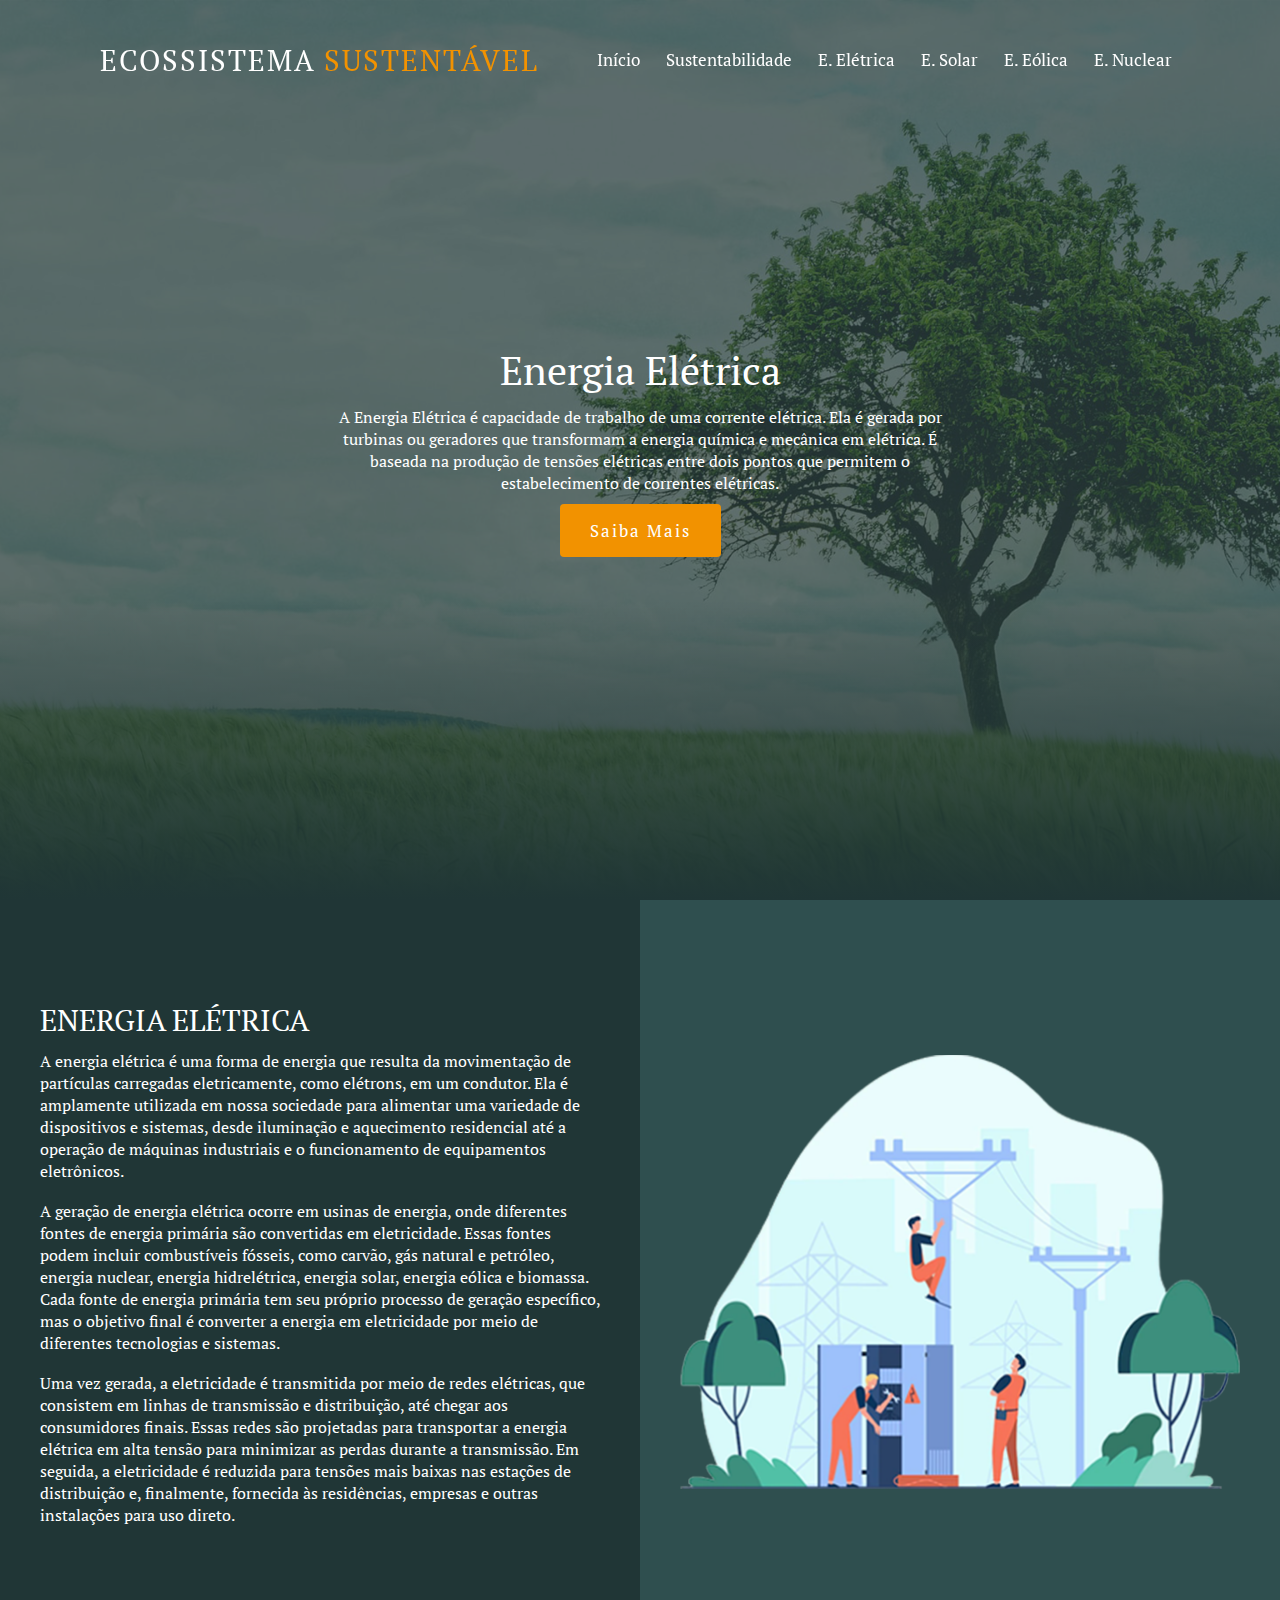
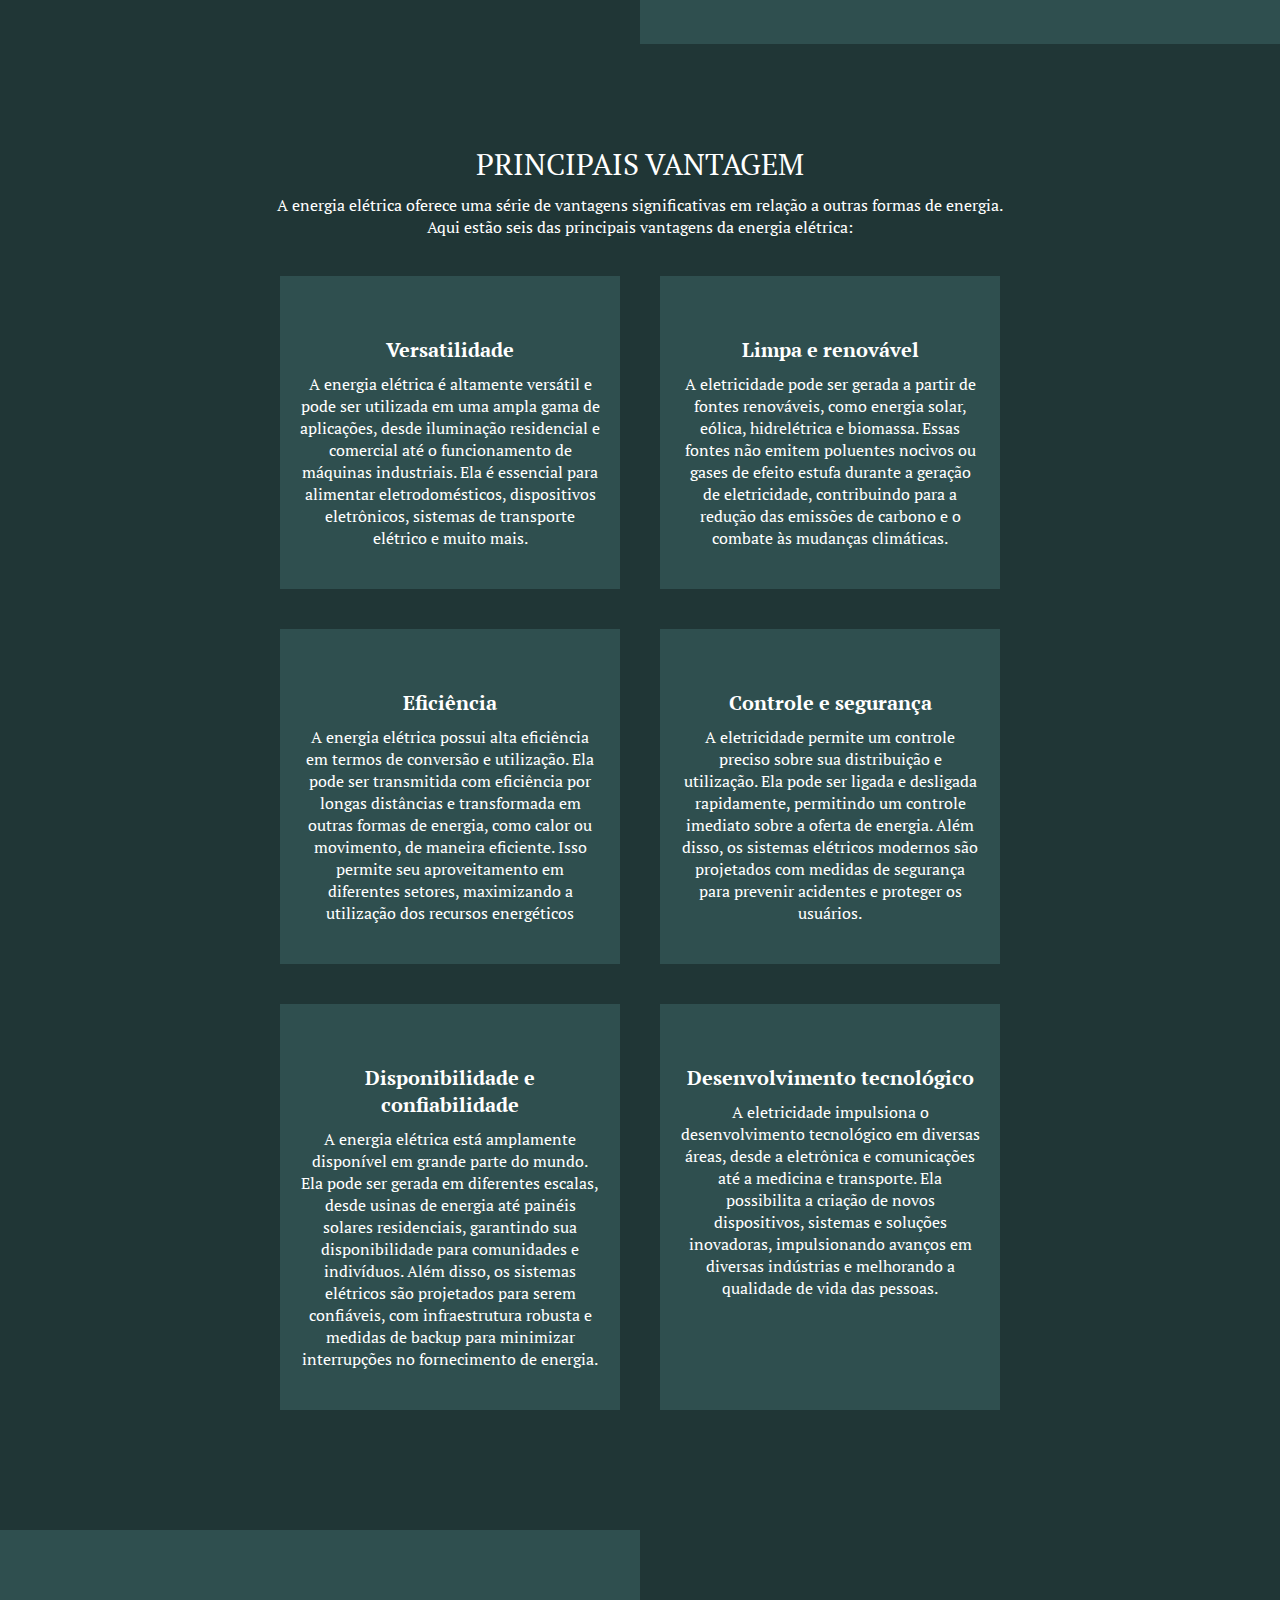
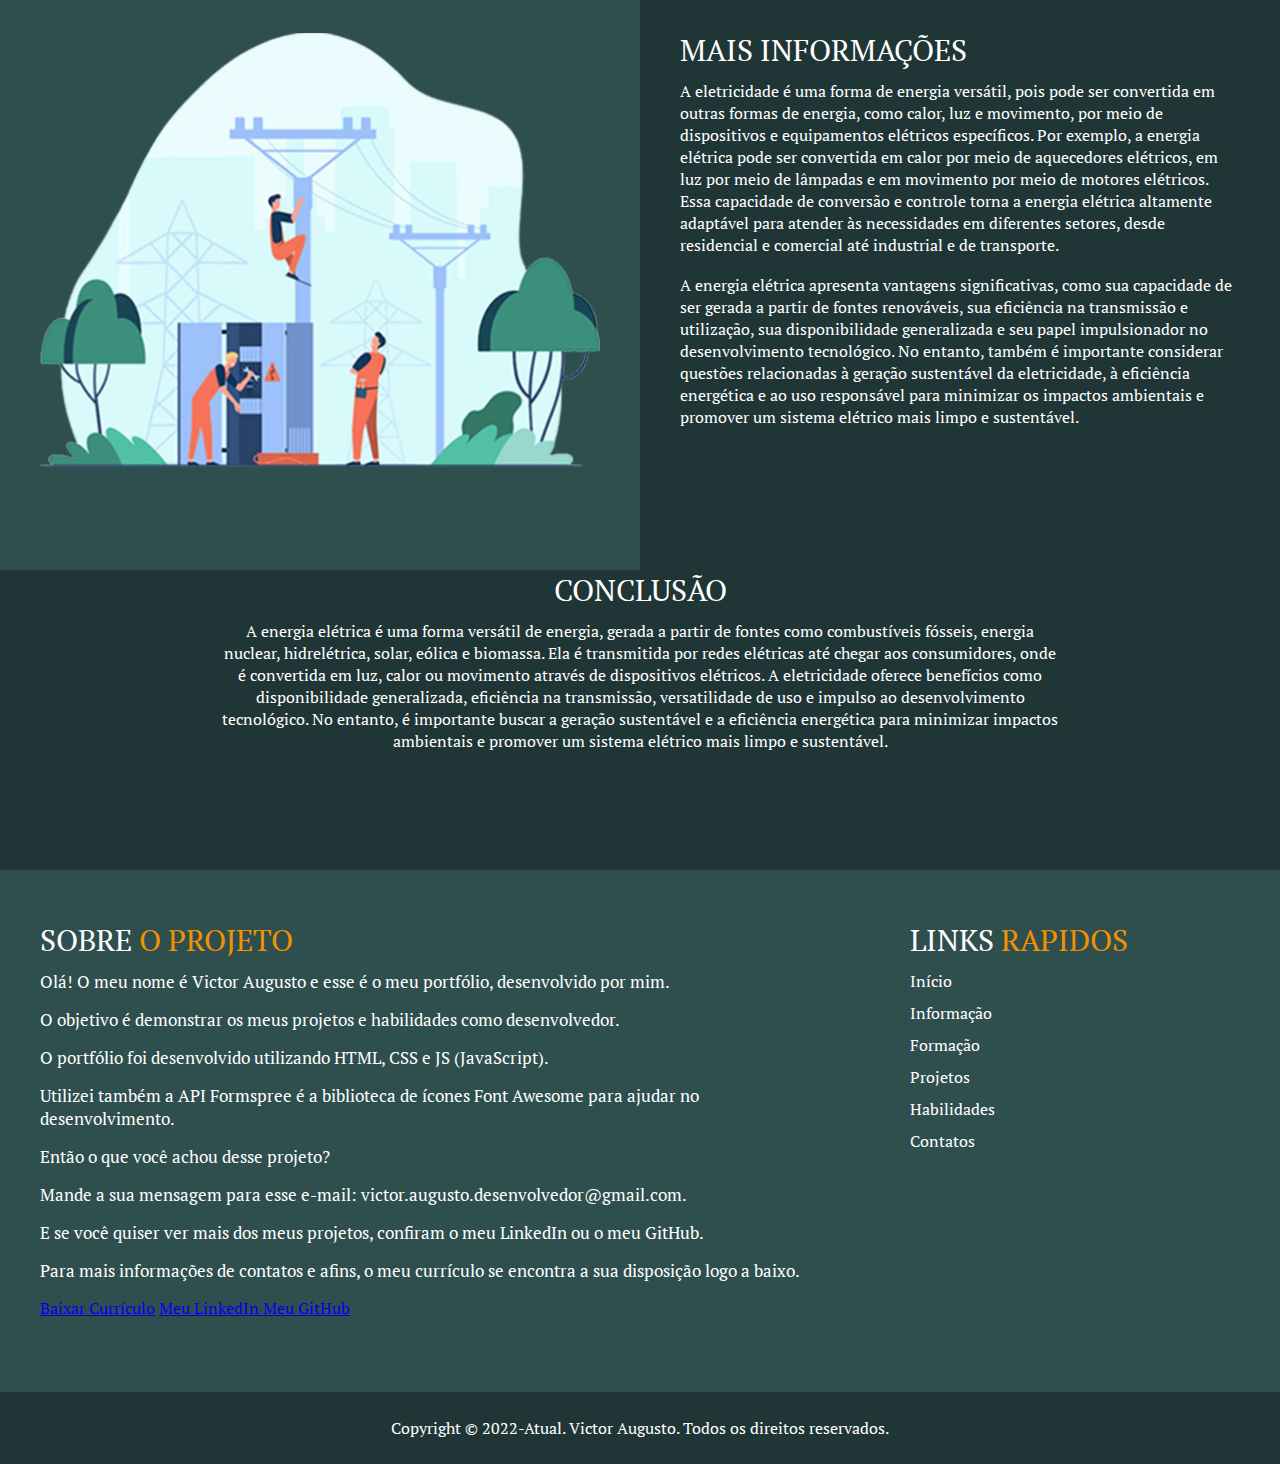
==== commit 21568fb1: "Initial commit" ====
--- a/src/page/electricity.html
+++ b/src/page/electricity.html
@@ -70,7 +70,7 @@
 
             <div class="complementField">
                 <div class="fieldIMG">
-                    <img src="../img/index/bg1.png">
+                    <img src="../img/electricity/F1.png">
                 </div>
             </div>
         </div>
@@ -139,7 +139,7 @@
         <div class="container">
             <div class="complementField">
                 <div class="fieldIMG">
-                    <img src="../img/index/bg1.png">
+                    <img src="../img/electricity/F1.png">
                 </div>
             </div>
 
--- a/src/css/style.css
+++ b/src/css/style.css
@@ -183,6 +183,12 @@
     }
 }
 
+@media only screen and (min-width: 0px) and (max-width: 767px) {
+    .toggle {
+        width: 75px;
+    }
+}
+
 @media only screen and (min-device-width: 480px) and (max-device-width: 767px) {
     .menu {
         width: 100%;
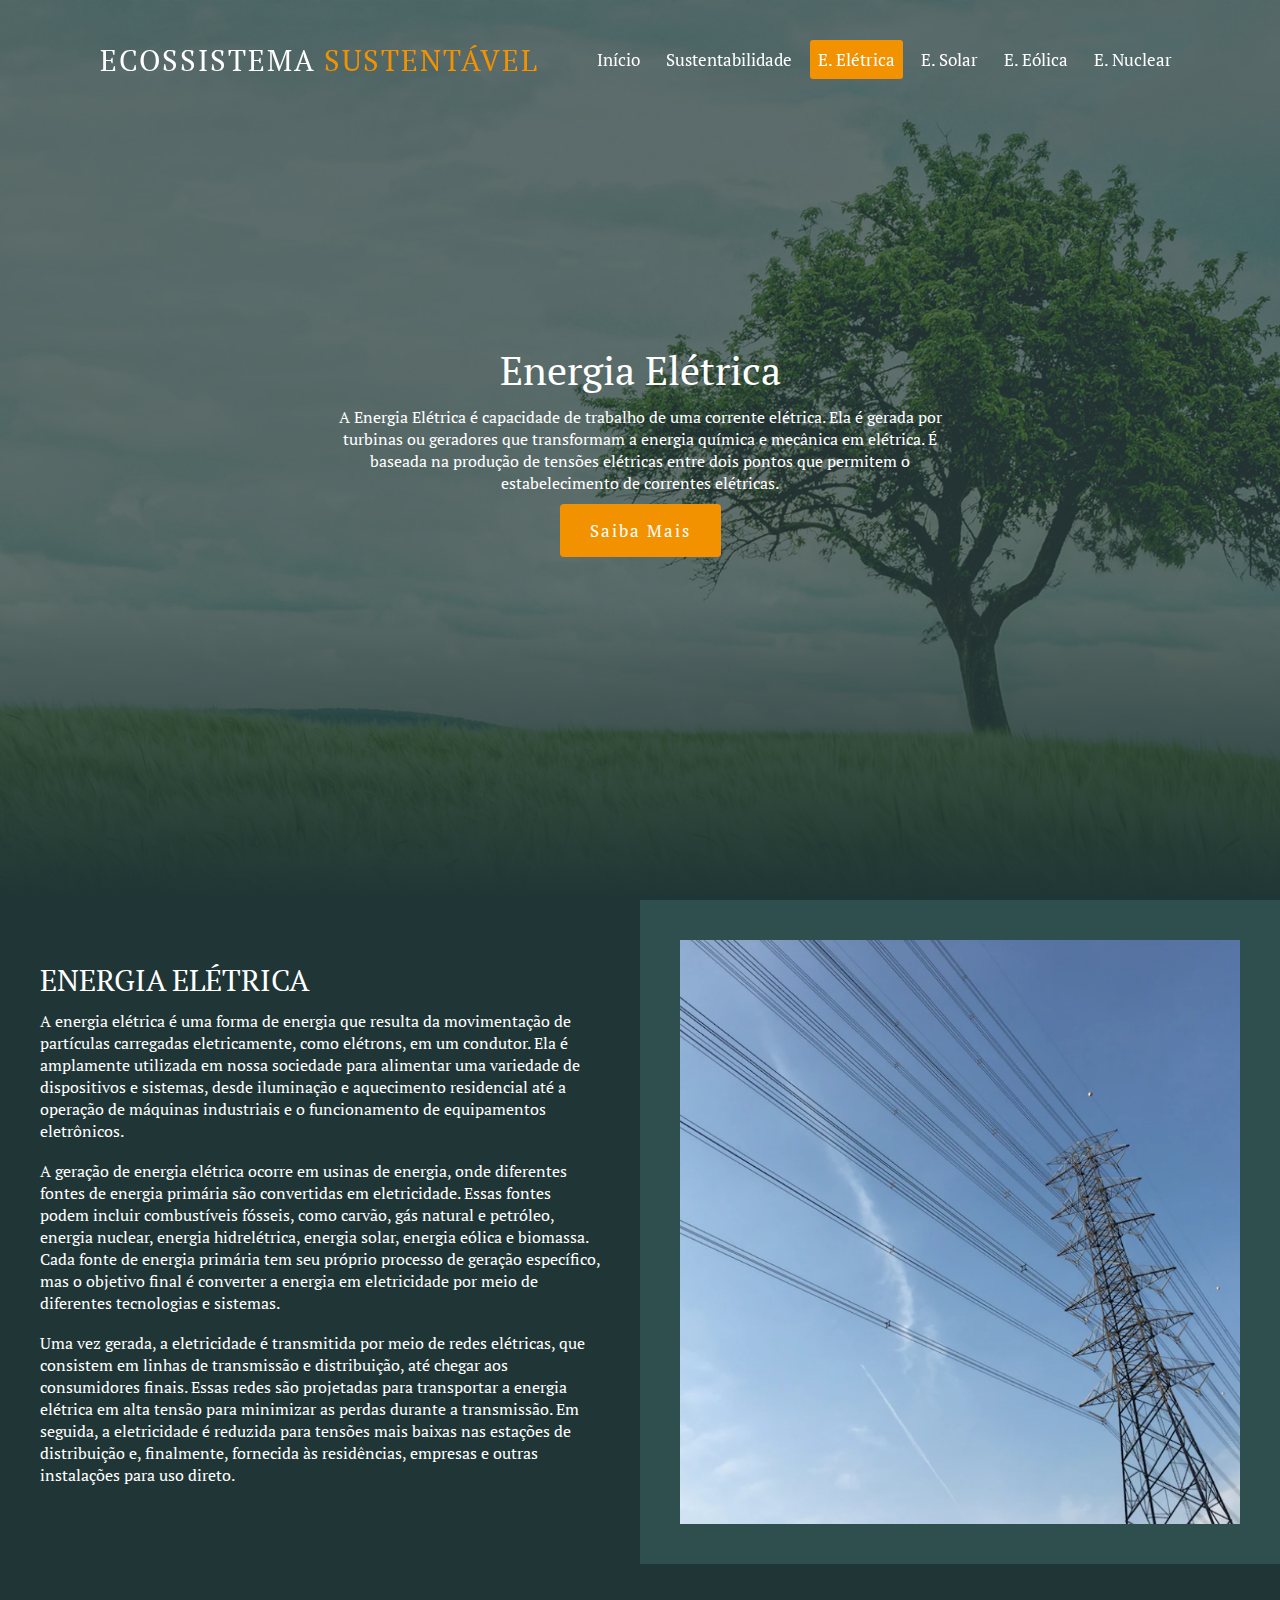
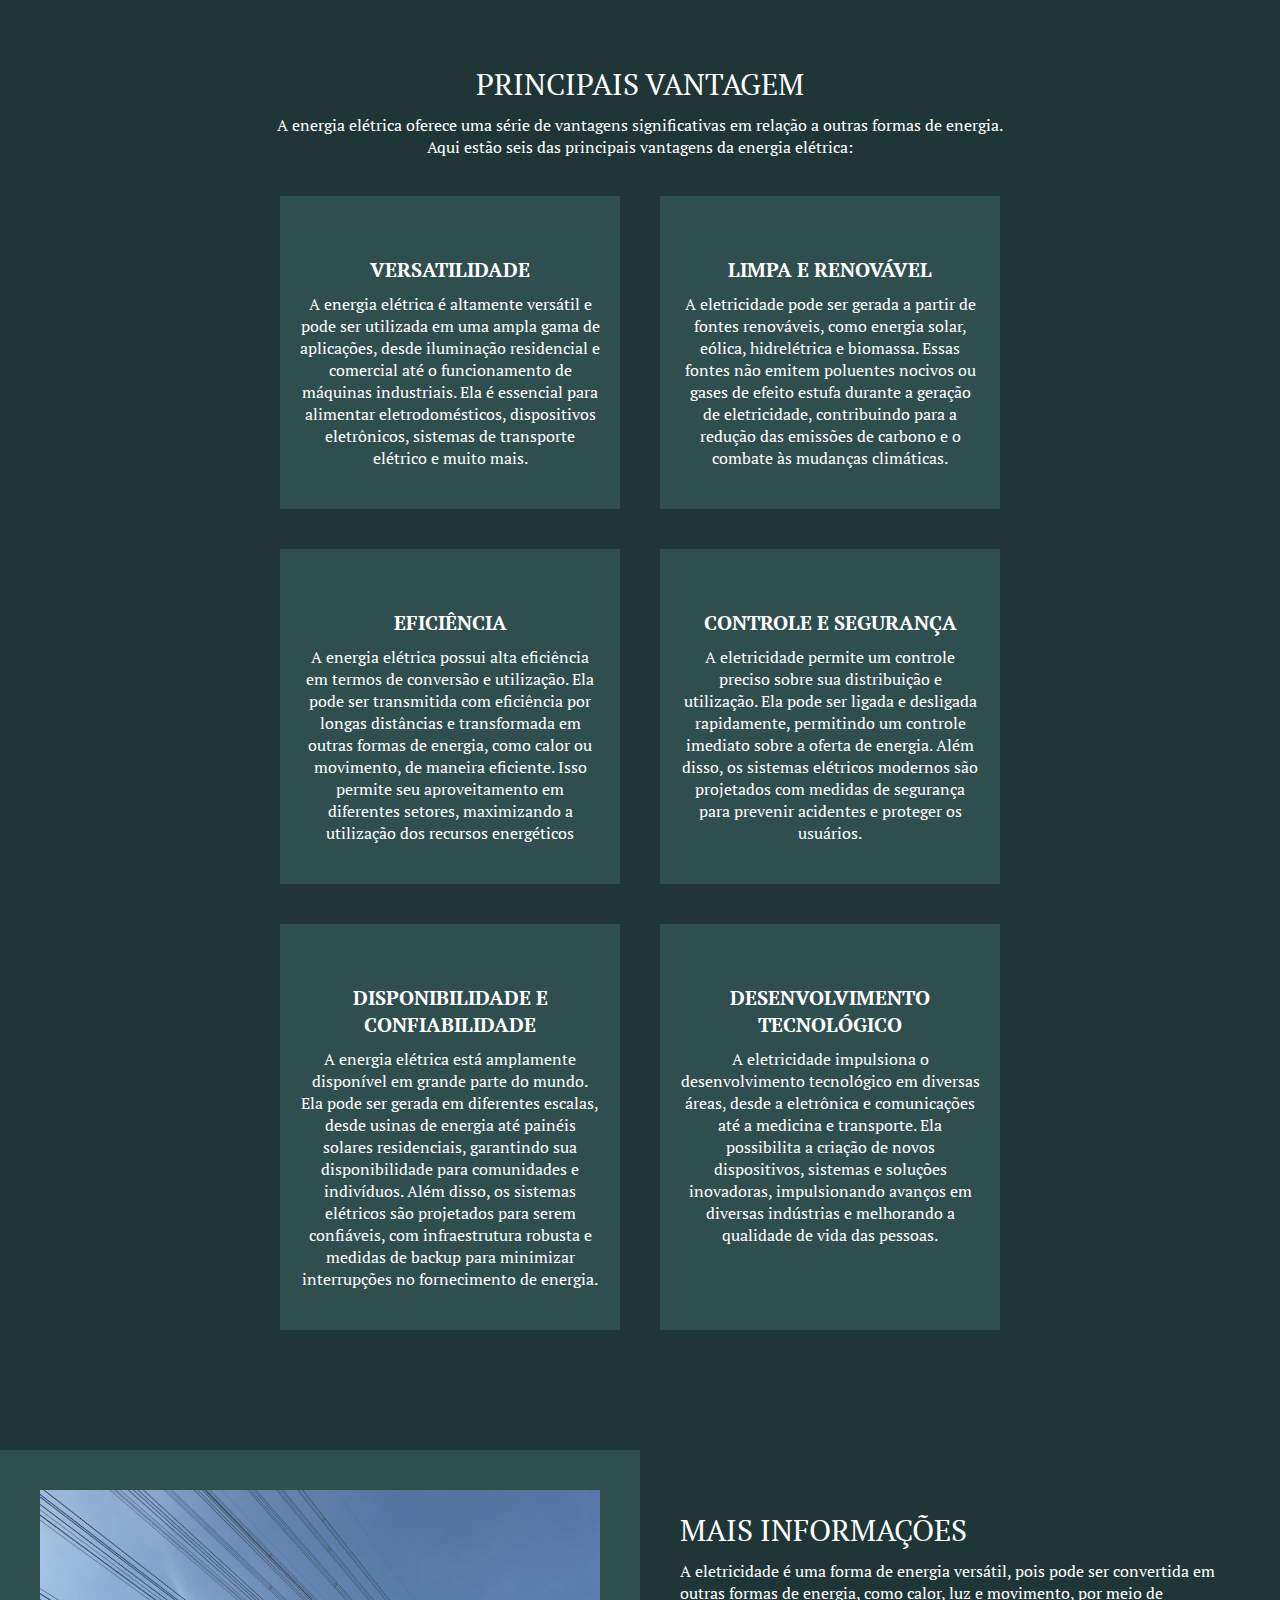
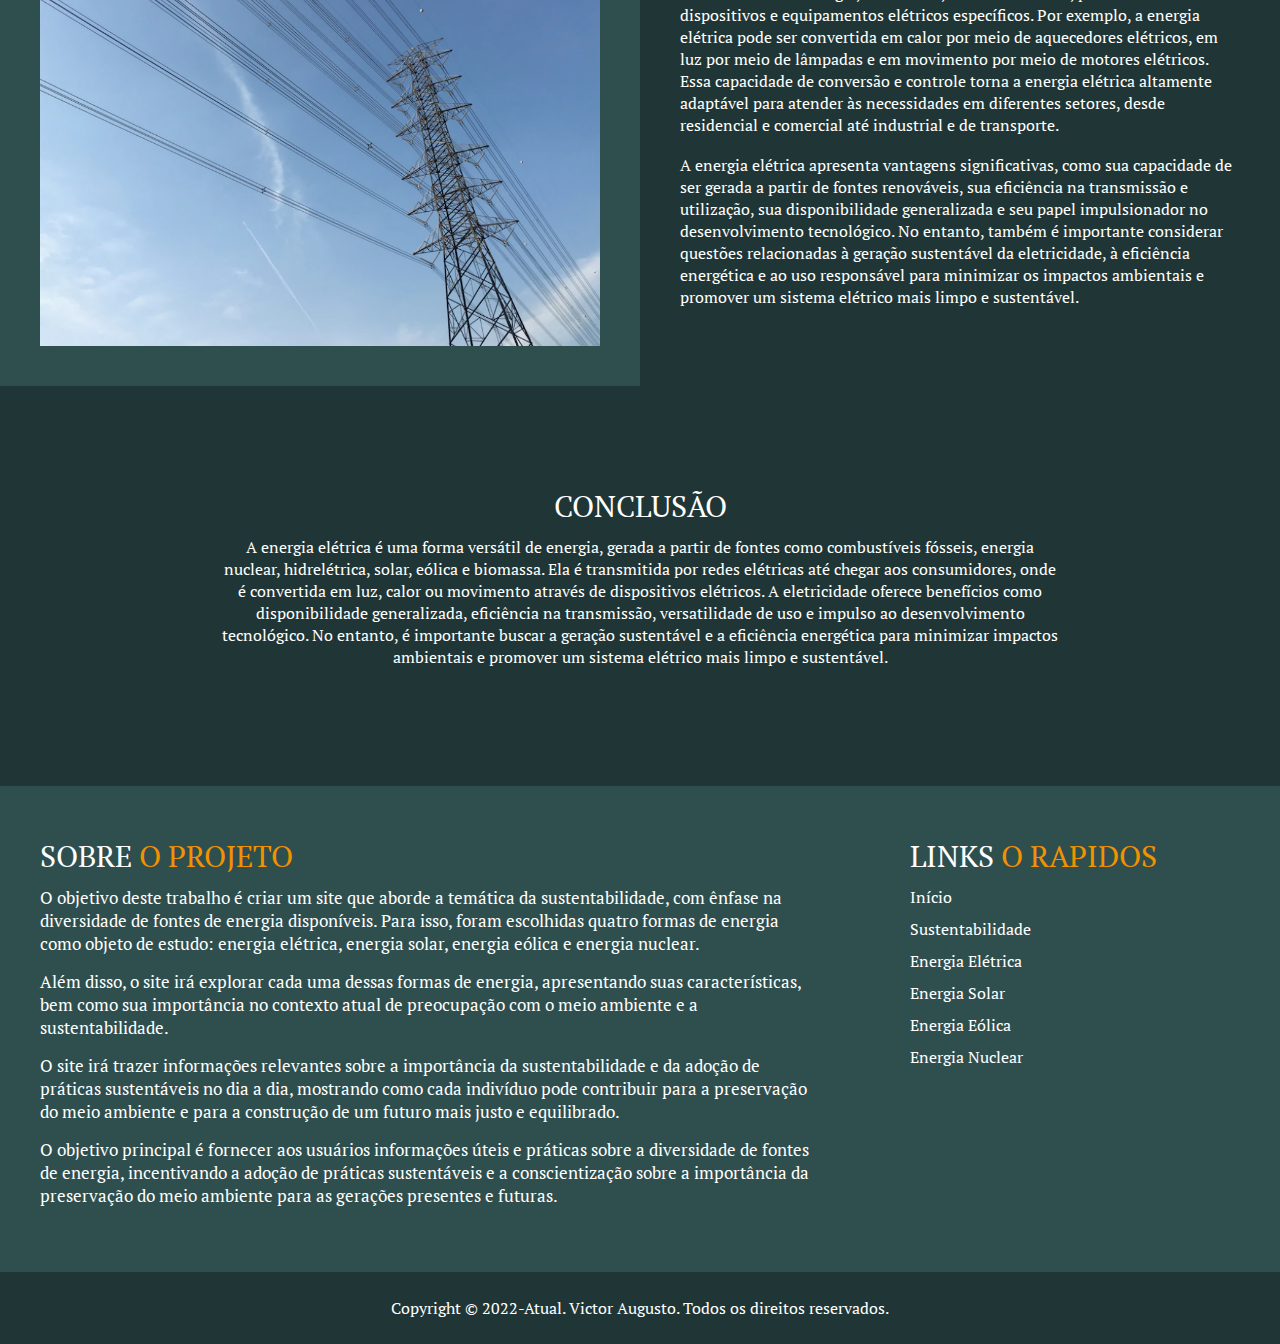
==== commit 7d1b34d8: "Initial commit" ====
--- a/src/page/electricity.html
+++ b/src/page/electricity.html
@@ -23,7 +23,7 @@
         <ul class="menu">
             <li> <a href="../../index.html" onclick="efeitoMenu();"> Início </a> </li>
             <li> <a href="sustainability.html" onclick="efeitoMenu();"> Sustentabilidade </a> </li>
-            <li> <a href="electricity.html" onclick="efeitoMenu();"> E. Elétrica </a> </li>
+            <li> <a href="electricity.html" class="active" onclick="efeitoMenu();"> E. Elétrica </a> </li>
             <li> <a href="solarEnergy.html" onclick="efeitoMenu();"> E. Solar </a> </li>
             <li> <a href="windEnergy.html" onclick="efeitoMenu();"> E. Eólica </a> </li>
             <li> <a href="nuclearEnergy.html" onclick="efeitoMenu();"> E. Nuclear </a> </li>
@@ -70,7 +70,7 @@
 
             <div class="complementField">
                 <div class="fieldIMG">
-                    <img src="../img/electricity/F1.png">
+                    <img src="../img/electricity/F2.png">
                 </div>
             </div>
         </div>
@@ -139,7 +139,7 @@
         <div class="container">
             <div class="complementField">
                 <div class="fieldIMG">
-                    <img src="../img/electricity/F1.png">
+                    <img src="../img/electricity/F2.png">
                 </div>
             </div>
 
@@ -185,41 +185,34 @@
                 <div class="titleField">
                     <h1> Sobre <span> o Projeto </span></h1>
                 </div>
-                <p> Olá! O meu nome é Victor Augusto e esse é o meu portfólio, desenvolvido por mim.</p>
-                <p> O objetivo é demonstrar os meus projetos e habilidades como desenvolvedor. </p>
-                <p> O portfólio foi desenvolvido utilizando HTML, CSS e JS (JavaScript). </p>
-                <p> Utilizei também a API Formspree é a biblioteca de ícones Font Awesome para ajudar no
-                    desenvolvimento.</p>
-                <p> Então o que você achou desse projeto? </p>
-                <p> Mande a sua mensagem para esse e-mail: victor.augusto.desenvolvedor@gmail.com. </p>
-                <p> E se você quiser ver mais dos meus projetos, confiram o meu LinkedIn ou o meu GitHub. </p>
-                <p> Para mais informações de contatos e afins, o meu currículo se encontra a sua disposição logo a
-                    baixo.
-                </p>
-
-                <div class="fieldBTN">
-                    <a href="https://github.com/VictorAugustoRodriguesGomes/VictorAugustoRodriguesGomes/blob/main/src/doc/Victor%20Augusto%20Rodrigues%20Gomes%20-%20curr%C3%ADculo.pdf"
-                        target="_blank" rel="noopener noreferrer" class="btn">Baixar Currículo</a>
-
-                    <a href="https://www.linkedin.com/in/victor-augusto-desenvolvedor/" target="_blank"
-                        rel="noopener noreferrer" class="btn"> Meu LinkedIn </a>
-
-                    <a href="https://github.com/VictorAugustoRodriguesGomes" target="_blank" rel="noopener noreferrer"
-                        class="btn"> Meu GitHub </a>
-                </div>
+                <p> O objetivo deste trabalho é criar um site que aborde a temática da sustentabilidade, com ênfase na
+                    diversidade de fontes de energia disponíveis. Para isso, foram escolhidas quatro formas de energia
+                    como objeto de estudo: energia elétrica, energia solar, energia eólica e energia nuclear.</p>
+
+                <p> Além disso, o site irá explorar cada uma dessas formas de energia, apresentando suas
+                    características, bem como sua importância no contexto atual de preocupação com o meio ambiente e a
+                    sustentabilidade. </p>
+
+                <p> O site irá trazer informações relevantes sobre a importância da sustentabilidade e da adoção de
+                    práticas sustentáveis no dia a dia, mostrando como cada indivíduo pode contribuir para a preservação
+                    do meio ambiente e para a construção de um futuro mais justo e equilibrado. </p>
+
+                <p> O objetivo principal é fornecer aos usuários informações úteis e práticas sobre a diversidade de
+                    fontes de energia, incentivando a adoção de práticas sustentáveis e a conscientização sobre a
+                    importância da preservação do meio ambiente para as gerações presentes e futuras.</p>
             </div>
 
             <div class="links">
                 <div class="titleField">
-                    <h1> Links <span> Rapidos </span></h1>
+                    <h1> Links <span> o Rapidos </span></h1>
                 </div>
                 <ul>
-                    <li> <a href="#introduction"> Início </a> </li>
-                    <li> <a href="#information"> Informação </a> </li>
-                    <li> <a href="#formation"> Formação </a> </li>
-                    <li> <a href="#projects"> Projetos </a> </li>
-                    <li> <a href="#skills"> Habilidades </a> </li>
-                    <li> <a href="#contact"> Contatos </a> </li>
+                    <li> <a href="../../index.html"> Início </a> </li>
+                    <li> <a href="sustainability.html"> Sustentabilidade </a> </li>
+                    <li> <a href="electricity.html"> Energia Elétrica </a> </li>
+                    <li> <a href="solarEnergy.html"> Energia Solar </a> </li>
+                    <li> <a href="windEnergy.html"> Energia Eólica </a> </li>
+                    <li> <a href="nuclearEnergy.html"> Energia Nuclear </a> </li>
                 </ul>
             </div>
         </div>
--- a/src/css/style.css
+++ b/src/css/style.css
@@ -190,6 +190,11 @@
 }
 
 @media only screen and (min-device-width: 480px) and (max-device-width: 767px) {
+
+    .toggle {
+        width: 53px;
+    }
+
     .menu {
         width: 100%;
         padding: 50px 0;
--- a/src/css/sustainability.css
+++ b/src/css/sustainability.css
@@ -92,7 +92,26 @@
     position: absolute;
 }
 
-
+@media (max-width: 991px) {
+    .introduction .fieldText,
+    .introduction.sticky .fieldText {
+        width: 50%;
+        z-index: 100;
+        padding: 20px;
+        text-align: left;
+    }
+}
+
+@media only screen and (min-width: 0px) and (max-width: 767px) {
+    .introduction .fieldText, .introduction.sticky .fieldText{
+        width: 100%;
+        padding: 35px 20px 20px 20px;
+    }
+
+    .introduction .fieldText a{
+        width: 100%;
+    }
+}
 
 
 
@@ -154,6 +173,7 @@
     font-weight: 500;
     letter-spacing: .32px;
     margin-bottom: 10px;
+    text-transform: capitalize;
 }
 
 .aboutTextFirst .rightField p {
@@ -196,7 +216,7 @@
     border-radius: 10px;
 }
 
-@media (min-width: 768px) {
+ @media only screen and (min-width: 768px) {
     .aboutTextFirst .container {
         flex-direction: row;
     }
@@ -234,10 +254,41 @@
         border: 10px solid #f29200;
     }
 }
-
-@media (max-width: 760px) {
+/*
+
+@media only screen and (min-width: 0px) and (max-width: 760px) {
     .aboutTextFirst .container {
         padding: 40px 20px;
+    }
+} */
+
+@media (max-width: 991px) {
+    .aboutTextFirst .container {
+        display: block;
+        padding: 100px 20px;
+    }
+
+    .aboutTextFirst .container .leftField {
+        width: 100%;
+        height: 300px;
+    }
+
+    .aboutTextFirst .container .leftField .aboutImg img {
+        object-fit: contain;
+    }
+
+    .aboutTextFirst .container .leftField .aboutImg::after {
+        display: none;
+    }
+}
+
+@media only screen and (min-width: 0px) and (max-width: 767px) {
+    .aboutTextFirst .container{
+        padding: 10px 20px 40px 20px;
+    }
+
+    .aboutTextFirst .container .leftField .aboutImg img{
+        border: none;
     }
 }
 
@@ -265,7 +316,7 @@
 .aboutText .container .textField {
     width: 50%;
     height: auto;
-    padding: 100px 40px;
+    padding: 60px 40px;
     background-color: #203636;
 }
 
@@ -289,7 +340,7 @@
 .aboutText .container .complementField {
     width: 50%;
     height: auto;
-    padding: 100px 40px;
+    padding: 40px;
     background-color: #2f4f4f;
 }
 
@@ -297,12 +348,38 @@
     width: 100%;
     height: 100%;
     position: relative;
+    overflow: hidden;
 }
 
 .aboutText .container .complementField .fieldIMG img {
     width: 100%;
     height: 100%;
-    object-fit: contain;
+    object-fit: cover;
+    transition: all 0.3s ease-in-out;
+}
+
+.aboutText .container .complementField .fieldIMG img:hover{
+    transform: scale(1.3);
+}
+
+@media (max-width: 991px) {
+    .aboutText .container {
+        display: block;
+    }
+
+    .aboutText .container .textField,
+    .aboutText .container .complementField {
+        width: 100%;
+        padding: 40px 20px;
+    }
+
+    .aboutText .container .complementField .fieldIMG {
+        height: 300px;
+    }
+
+    /* .aboutText .container .complementField .fieldIMG img {
+        object-fit: contain;
+    } */
 }
 
 
@@ -347,6 +424,7 @@
     cursor: pointer;
     color: #ffffff;
     text-align: left;
+    text-transform: capitalize;
 }
 
 .servicesFirst .container h2 {
@@ -427,11 +505,12 @@
 
 @media (max-width: 991px) {
     .servicesFirst {
-        padding: 20px 40px 60px;
+        padding: 20px 20px 60px;
     }
 
     .servicesFirst .container {
         flex-wrap: wrap;
+        padding: 32px 20px;
     }
 
     .servicesFirst .content {
@@ -472,7 +551,7 @@
 
 @media only screen and (min-width: 0px) and (max-width: 767px) {
     .servicesFirst {
-        padding: 20px 20px 60px;
+        padding: 20px 20px 30px;
     }
 
     .servicesFirst .container {
@@ -561,6 +640,7 @@
     font-weight: 600;
     transition: 0.5s;
     color: #ffffff;
+    text-transform: uppercase;
 }
 
 .services .content .contentServices:hover h2 {
@@ -579,7 +659,7 @@
 
 @media (max-width: 991px) {
     .services {
-        padding: 40px;
+        padding: 20px;
     }
 
     .services .content .contentServices {
@@ -609,17 +689,39 @@
 
 
 
-.latestInformation {
+.latestInformation,
+.latestInformationFirst {
     width: 100%;
     height: 100%;
     background: #203636;
     position: relative;
 }
 
-.latestInformation .container {
-    width: 100%;
-    height: 100%;
-    padding: 0px 40px 100px 40px;
+.latestInformation .container,
+.latestInformationFirst .container {
+    width: 100%;
+    height: 100%;
+    padding: 100px 40px 100px 40px;
+}
+
+@media (max-width: 991px) {
+    .latestInformation .container {
+        padding: 0px 20px 100px;
+    }
+
+    .latestInformationFirst .container {
+        padding: 100px 20px;
+    }
+}
+
+@media only screen and (min-width: 0px) and (max-width: 767px) {
+    .latestInformationFirst .container {
+        padding: 50px 20px;
+    }
+
+    .latestInformation .container{
+        padding: 0px 20px 40px;
+    }
 }
 
 
@@ -661,4 +763,14 @@
 .titleNight h2,
 .titleNight p {
     color: #f29200;
+}
+
+@media (max-width: 991px) {
+
+    .title,
+    .titleNight {
+        padding: 0;
+        text-align: left;
+
+    }
 }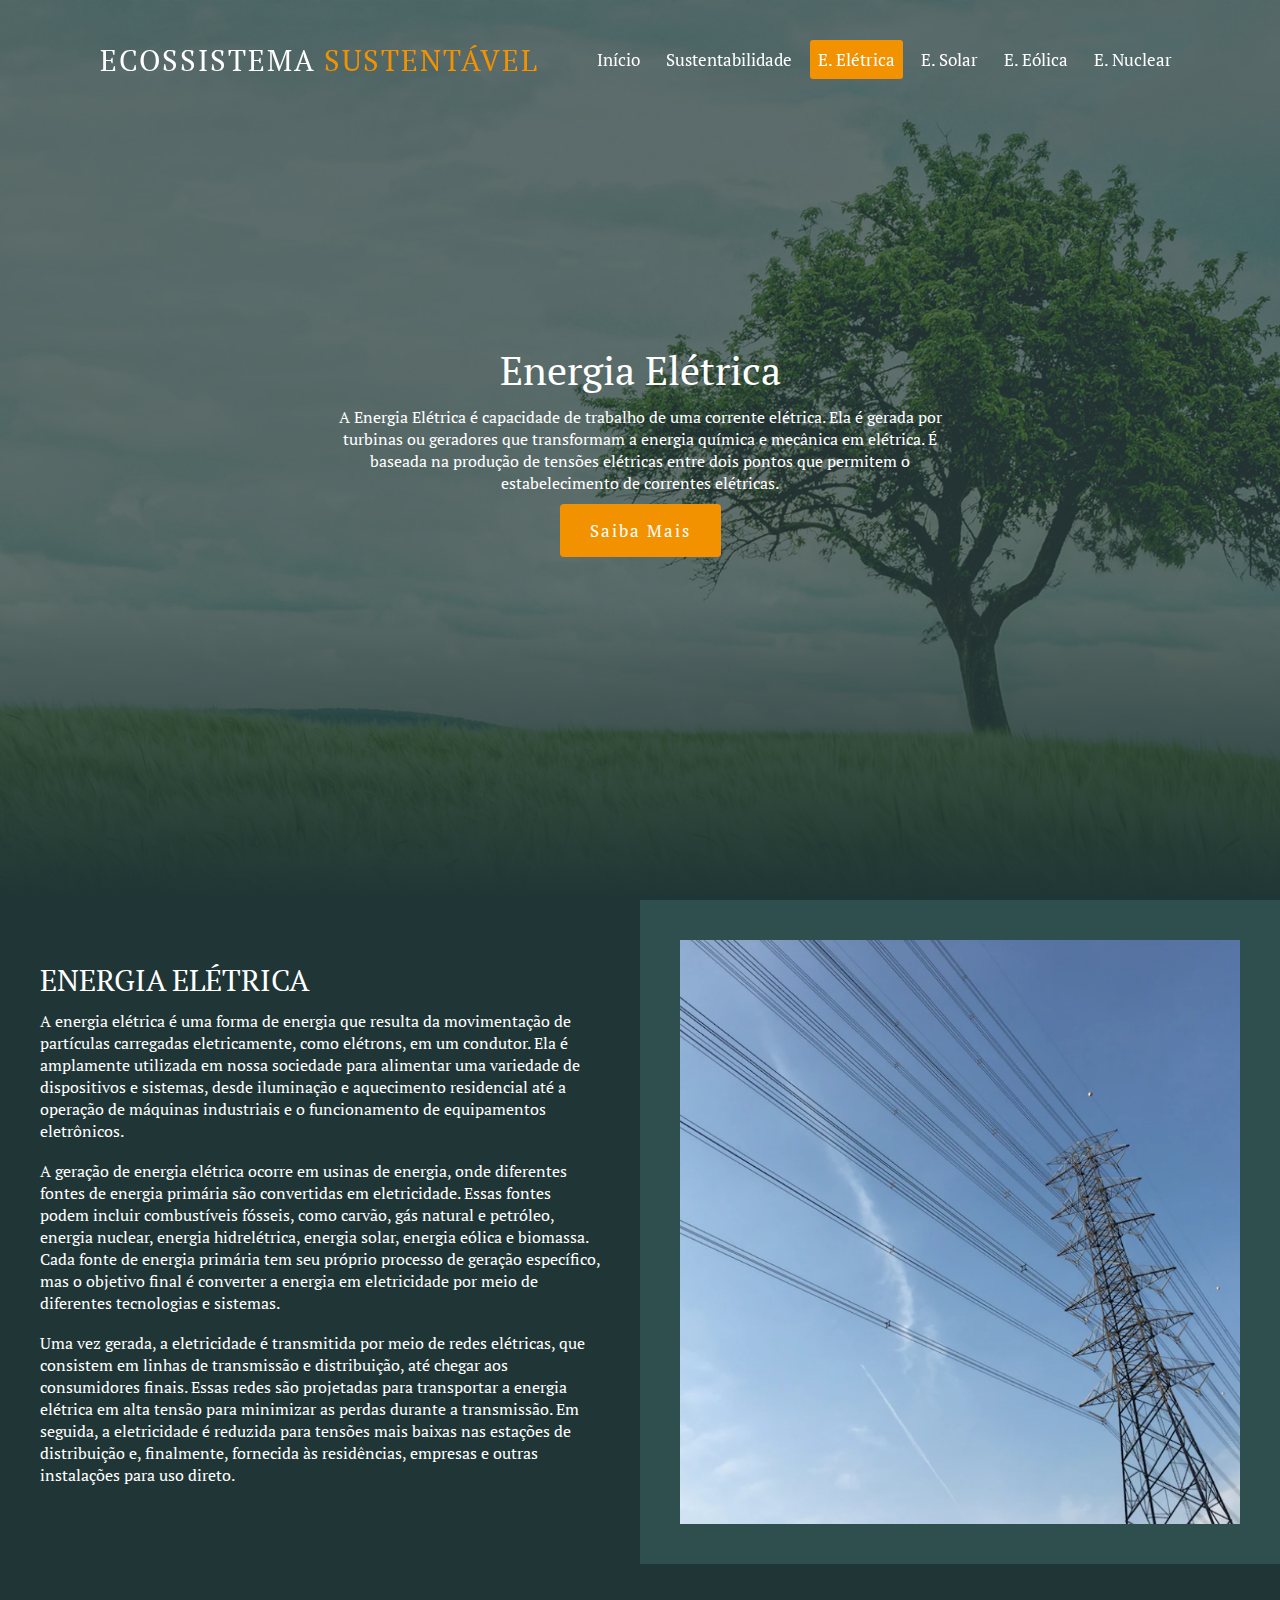
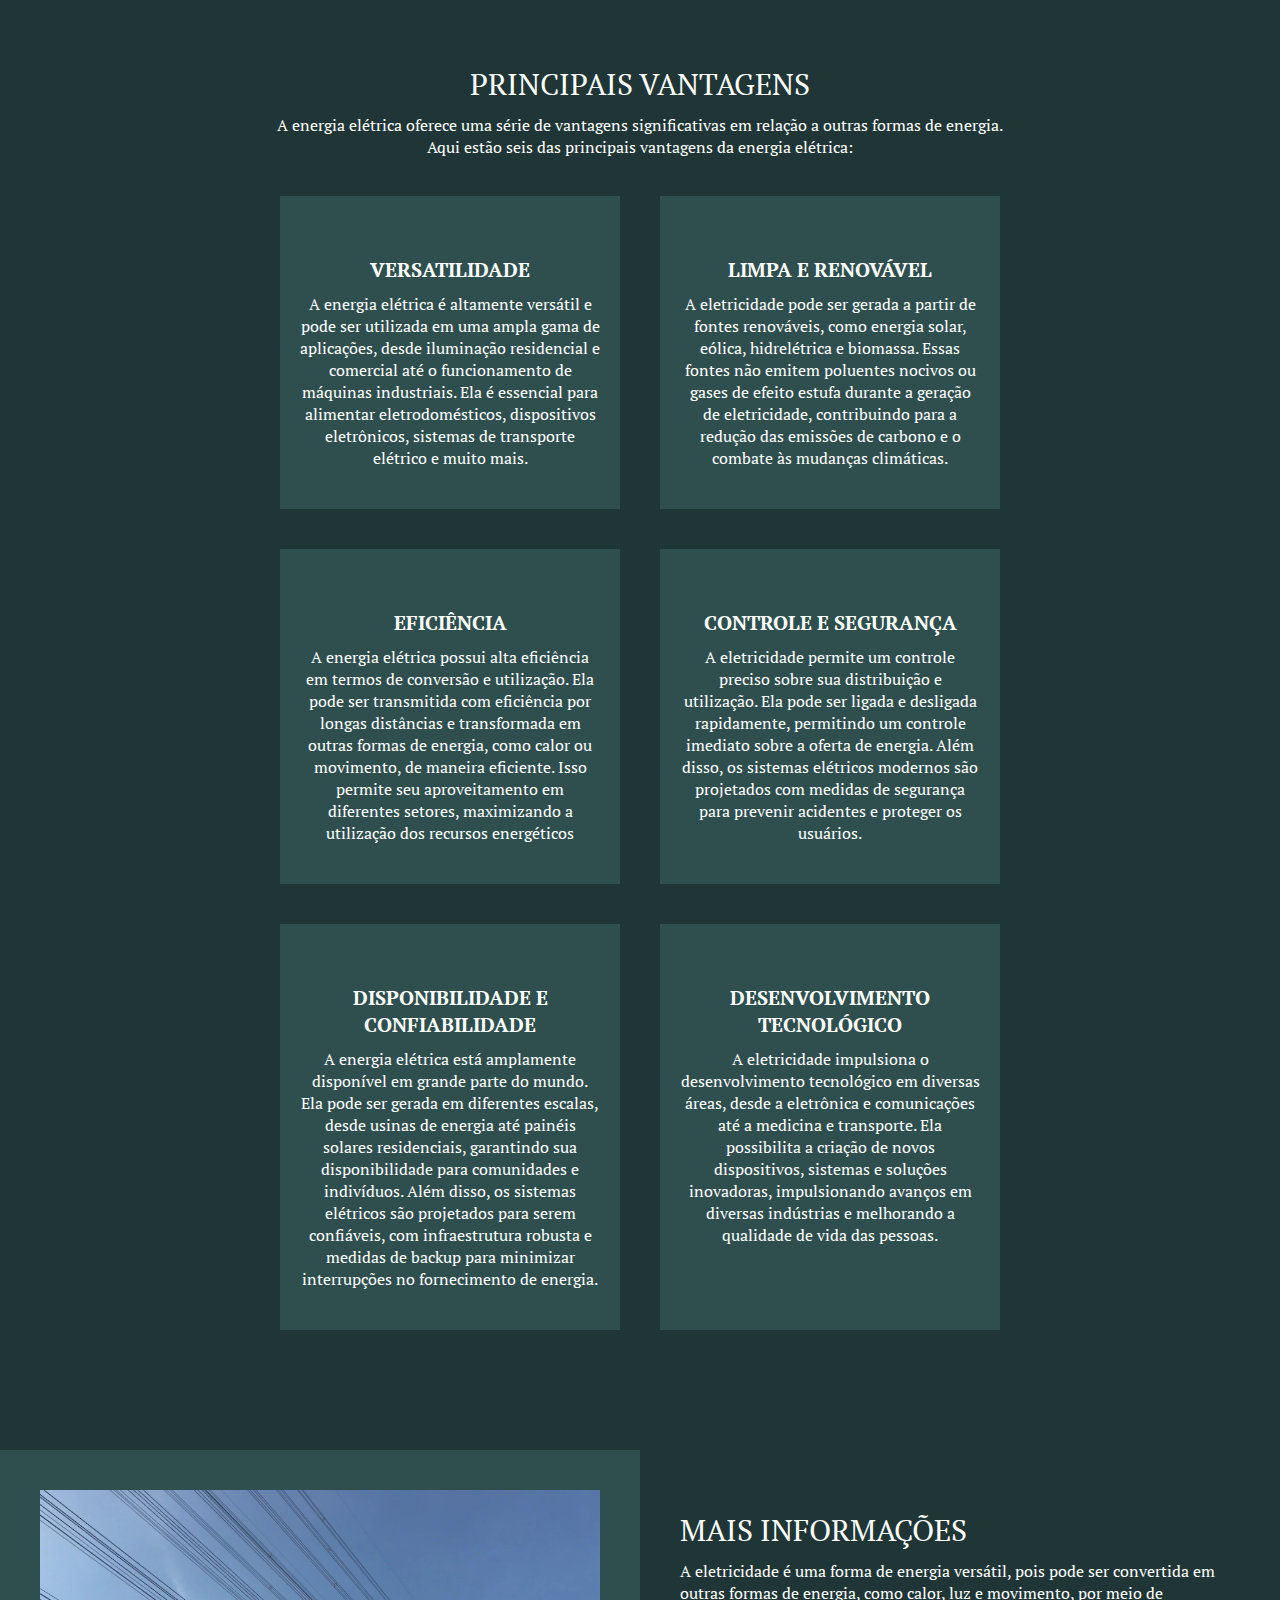
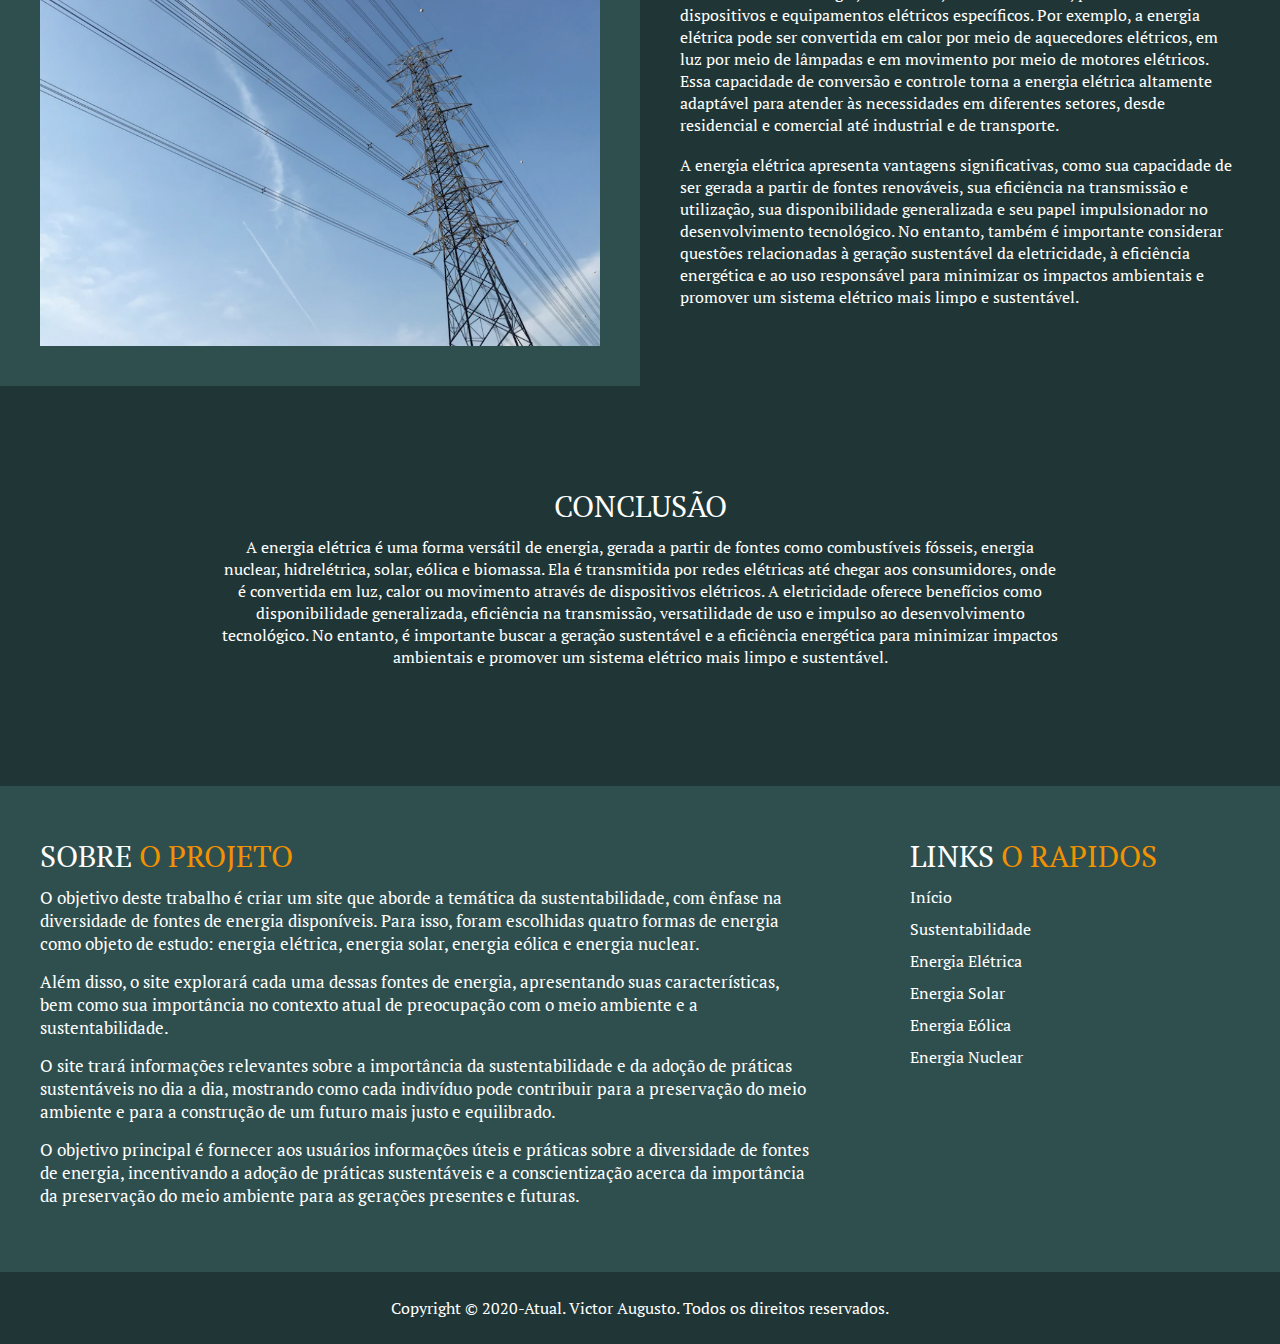
==== commit 1975fb16: "Version 1.0 finished" ====
--- a/src/page/electricity.html
+++ b/src/page/electricity.html
@@ -5,7 +5,7 @@
     <meta charset="UTF-8">
     <meta http-equiv="X-UA-Compatible" content="IE=edge">
     <meta name="viewport" content="width=device-width, initial-scale=1.0">
-    <title> Ecossistema Sustentável | APS </title>
+    <title> Ecossistema Sustentável | Victor Augusto </title>
     <link rel="shortcut icon" href="../img/base/icone.png">
     <link rel="stylesheet" href="../css/style.css">
     <link rel="stylesheet" href="../css/sustainability.css">
@@ -78,7 +78,7 @@
 
     <section class="services">
         <div class="title">
-            <h2>principais vantagem</h2>
+            <h2>Principais vantagens</h2>
             <p> A energia elétrica oferece uma série de vantagens significativas em relação a outras formas de energia.
                 Aqui estão seis das principais vantagens da energia elétrica: </p>
         </div>
@@ -115,7 +115,6 @@
                     sistemas elétricos modernos são projetados com medidas de segurança para prevenir acidentes e
                     proteger os usuários.</p>
             </div>
-
             <div class="contentServices">
                 <h2>Disponibilidade e confiabilidade</h2>
                 <p> A energia elétrica está amplamente disponível em grande parte do mundo. Ela pode ser gerada em
@@ -124,7 +123,6 @@
                     serem confiáveis, com infraestrutura robusta e medidas de backup para minimizar interrupções no
                     fornecimento de energia.</p>
             </div>
-
             <div class="contentServices">
                 <h2>Desenvolvimento tecnológico</h2>
                 <p> A eletricidade impulsiona o desenvolvimento tecnológico em diversas áreas, desde a eletrônica e
@@ -142,7 +140,6 @@
                     <img src="../img/electricity/F2.png">
                 </div>
             </div>
-
 
             <div class="textField">
                 <h1>Mais Informações </h1>
@@ -178,27 +175,26 @@
         </div>
     </section>
 
-
     <footer class="footer">
         <div class="container">
             <div class="about">
                 <div class="titleField">
                     <h1> Sobre <span> o Projeto </span></h1>
                 </div>
-                <p> O objetivo deste trabalho é criar um site que aborde a temática da sustentabilidade, com ênfase na
+                <p>O objetivo deste trabalho é criar um site que aborde a temática da sustentabilidade, com ênfase na
                     diversidade de fontes de energia disponíveis. Para isso, foram escolhidas quatro formas de energia
                     como objeto de estudo: energia elétrica, energia solar, energia eólica e energia nuclear.</p>
 
-                <p> Além disso, o site irá explorar cada uma dessas formas de energia, apresentando suas
-                    características, bem como sua importância no contexto atual de preocupação com o meio ambiente e a
-                    sustentabilidade. </p>
-
-                <p> O site irá trazer informações relevantes sobre a importância da sustentabilidade e da adoção de
-                    práticas sustentáveis no dia a dia, mostrando como cada indivíduo pode contribuir para a preservação
-                    do meio ambiente e para a construção de um futuro mais justo e equilibrado. </p>
-
-                <p> O objetivo principal é fornecer aos usuários informações úteis e práticas sobre a diversidade de
-                    fontes de energia, incentivando a adoção de práticas sustentáveis e a conscientização sobre a
+                <p>Além disso, o site explorará cada uma dessas fontes de energia, apresentando suas características,
+                    bem como sua importância no contexto atual de preocupação com o meio ambiente e a sustentabilidade.
+                </p>
+
+                <p>O site trará informações relevantes sobre a importância da sustentabilidade e da adoção de práticas
+                    sustentáveis no dia a dia, mostrando como cada indivíduo pode contribuir para a preservação do meio
+                    ambiente e para a construção de um futuro mais justo e equilibrado.</p>
+
+                <p>O objetivo principal é fornecer aos usuários informações úteis e práticas sobre a diversidade de
+                    fontes de energia, incentivando a adoção de práticas sustentáveis e a conscientização acerca da
                     importância da preservação do meio ambiente para as gerações presentes e futuras.</p>
             </div>
 
@@ -219,7 +215,7 @@
     </footer>
 
     <div class="copyrightText">
-        <p>Copyright © 2022-Atual. Victor Augusto. Todos os direitos reservados.</p>
+        <p>Copyright © 2020-Atual. Victor Augusto. Todos os direitos reservados.</p>
     </div>
 
     <script type="text/javascript" src="../js/app.js"> </script>
--- a/src/css/style.css
+++ b/src/css/style.css
@@ -176,6 +176,7 @@
 }
 
 @media (max-width: 991px) {
+
     header,
     header.sticky {
         padding: 20px;
@@ -246,25 +247,6 @@
     font-weight: 500;
 }
 
-/* footer .container h2 {
-    position: relative;
-    color: #ffffff;
-    font-size: 22px;
-    font-weight: 600;
-    letter-spacing: 1px;
-    text-transform: capitalize;
-    margin-bottom: 30px;
-}
-footer .container h2::before {
-    content: "";
-    position: absolute;
-    bottom: -5px;
-    left: 0;
-    width: 50px;
-    height: 2px;
-    background: #f29200;
-} */
-
 footer p {
     position: relative;
     font-size: 17px;
@@ -313,6 +295,7 @@
 }
 
 @media (max-width: 991px) {
+
     footer {
         padding: 50px 20px 10px 20px;
     }
@@ -335,6 +318,7 @@
 }
 
 @media only screen and (min-width: 0px) and (max-width: 767px) {
+
     .footer {
         padding: 30px 20px 10px 20px;
     }
--- a/src/css/sustainability.css
+++ b/src/css/sustainability.css
@@ -81,7 +81,6 @@
     height: 100%;
     z-index: 3;
     position: absolute;
-    /* background: #000000; */
     background: #203636aa;
 }
 
@@ -93,6 +92,7 @@
 }
 
 @media (max-width: 991px) {
+
     .introduction .fieldText,
     .introduction.sticky .fieldText {
         width: 50%;
@@ -103,34 +103,17 @@
 }
 
 @media only screen and (min-width: 0px) and (max-width: 767px) {
-    .introduction .fieldText, .introduction.sticky .fieldText{
+
+    .introduction .fieldText,
+    .introduction.sticky .fieldText {
         width: 100%;
         padding: 35px 20px 20px 20px;
     }
 
-    .introduction .fieldText a{
+    .introduction .fieldText a {
         width: 100%;
     }
 }
-
-
-
-
-
-
-
-
-
-
-
-
-
-
-
-
-
-
-
 
 .aboutTextFirst {
     width: 100%;
@@ -216,7 +199,7 @@
     border-radius: 10px;
 }
 
- @media only screen and (min-width: 768px) {
+@media only screen and (min-width: 768px) {
     .aboutTextFirst .container {
         flex-direction: row;
     }
@@ -254,13 +237,6 @@
         border: 10px solid #f29200;
     }
 }
-/*
-
-@media only screen and (min-width: 0px) and (max-width: 760px) {
-    .aboutTextFirst .container {
-        padding: 40px 20px;
-    }
-} */
 
 @media (max-width: 991px) {
     .aboutTextFirst .container {
@@ -283,26 +259,17 @@
 }
 
 @media only screen and (min-width: 0px) and (max-width: 767px) {
-    .aboutTextFirst .container{
+    .aboutTextFirst .container {
         padding: 10px 20px 40px 20px;
     }
 
-    .aboutTextFirst .container .leftField .aboutImg img{
+    .aboutTextFirst .container .leftField .aboutImg img {
         border: none;
     }
 }
 
-
-
-
-
-
-
-
-
 .aboutText {
     width: 100%;
-    /* min-height: 100vh; */
     position: relative;
 }
 
@@ -310,7 +277,6 @@
     width: 100%;
     height: 100%;
     display: flex;
-    /* padding: 0px 40px; */
 }
 
 .aboutText .container .textField {
@@ -336,7 +302,6 @@
     font-weight: 300;
 }
 
-
 .aboutText .container .complementField {
     width: 50%;
     height: auto;
@@ -358,7 +323,7 @@
     transition: all 0.3s ease-in-out;
 }
 
-.aboutText .container .complementField .fieldIMG img:hover{
+.aboutText .container .complementField .fieldIMG img:hover {
     transform: scale(1.3);
 }
 
@@ -376,27 +341,7 @@
     .aboutText .container .complementField .fieldIMG {
         height: 300px;
     }
-
-    /* .aboutText .container .complementField .fieldIMG img {
-        object-fit: contain;
-    } */
-}
-
-
-
-
-
-
-
-
-
-
-
-
-
-
-
-
+}
 
 .servicesFirst {
     width: 100%;
@@ -568,32 +513,6 @@
     }
 }
 
-
-
-/* @media only screen and (min-width: 0px) and (max-width: 767px) {
-
-    .products .container .card:nth-child(4) {
-        display: block;
-    }
-} */
-
-
-
-
-
-
-
-
-
-
-
-
-
-
-
-
-
-
 .services {
     width: 100%;
     min-height: 100vh;
@@ -623,16 +542,6 @@
     cursor: pointer;
 }
 
-/* .services .content .contentServices i {
-    font-size: 80px;
-    max-width: 80px;
-    transition: 0.5s;
-}
-
-.services .content .contentServices:hover i {
-    filter: invert(1);
-} */
-
 .services .content .contentServices h2 {
     margin-top: 20px;
     margin-bottom: 10px;
@@ -678,17 +587,6 @@
     }
 }
 
-
-
-
-
-
-
-
-
-
-
-
 .latestInformation,
 .latestInformationFirst {
     width: 100%;
@@ -705,6 +603,7 @@
 }
 
 @media (max-width: 991px) {
+
     .latestInformation .container {
         padding: 0px 20px 100px;
     }
@@ -715,25 +614,15 @@
 }
 
 @media only screen and (min-width: 0px) and (max-width: 767px) {
+
     .latestInformationFirst .container {
         padding: 50px 20px;
     }
 
-    .latestInformation .container{
+    .latestInformation .container {
         padding: 0px 20px 40px;
     }
 }
-
-
-
-
-
-
-
-
-
-
-
 
 .title,
 .titleNight {
